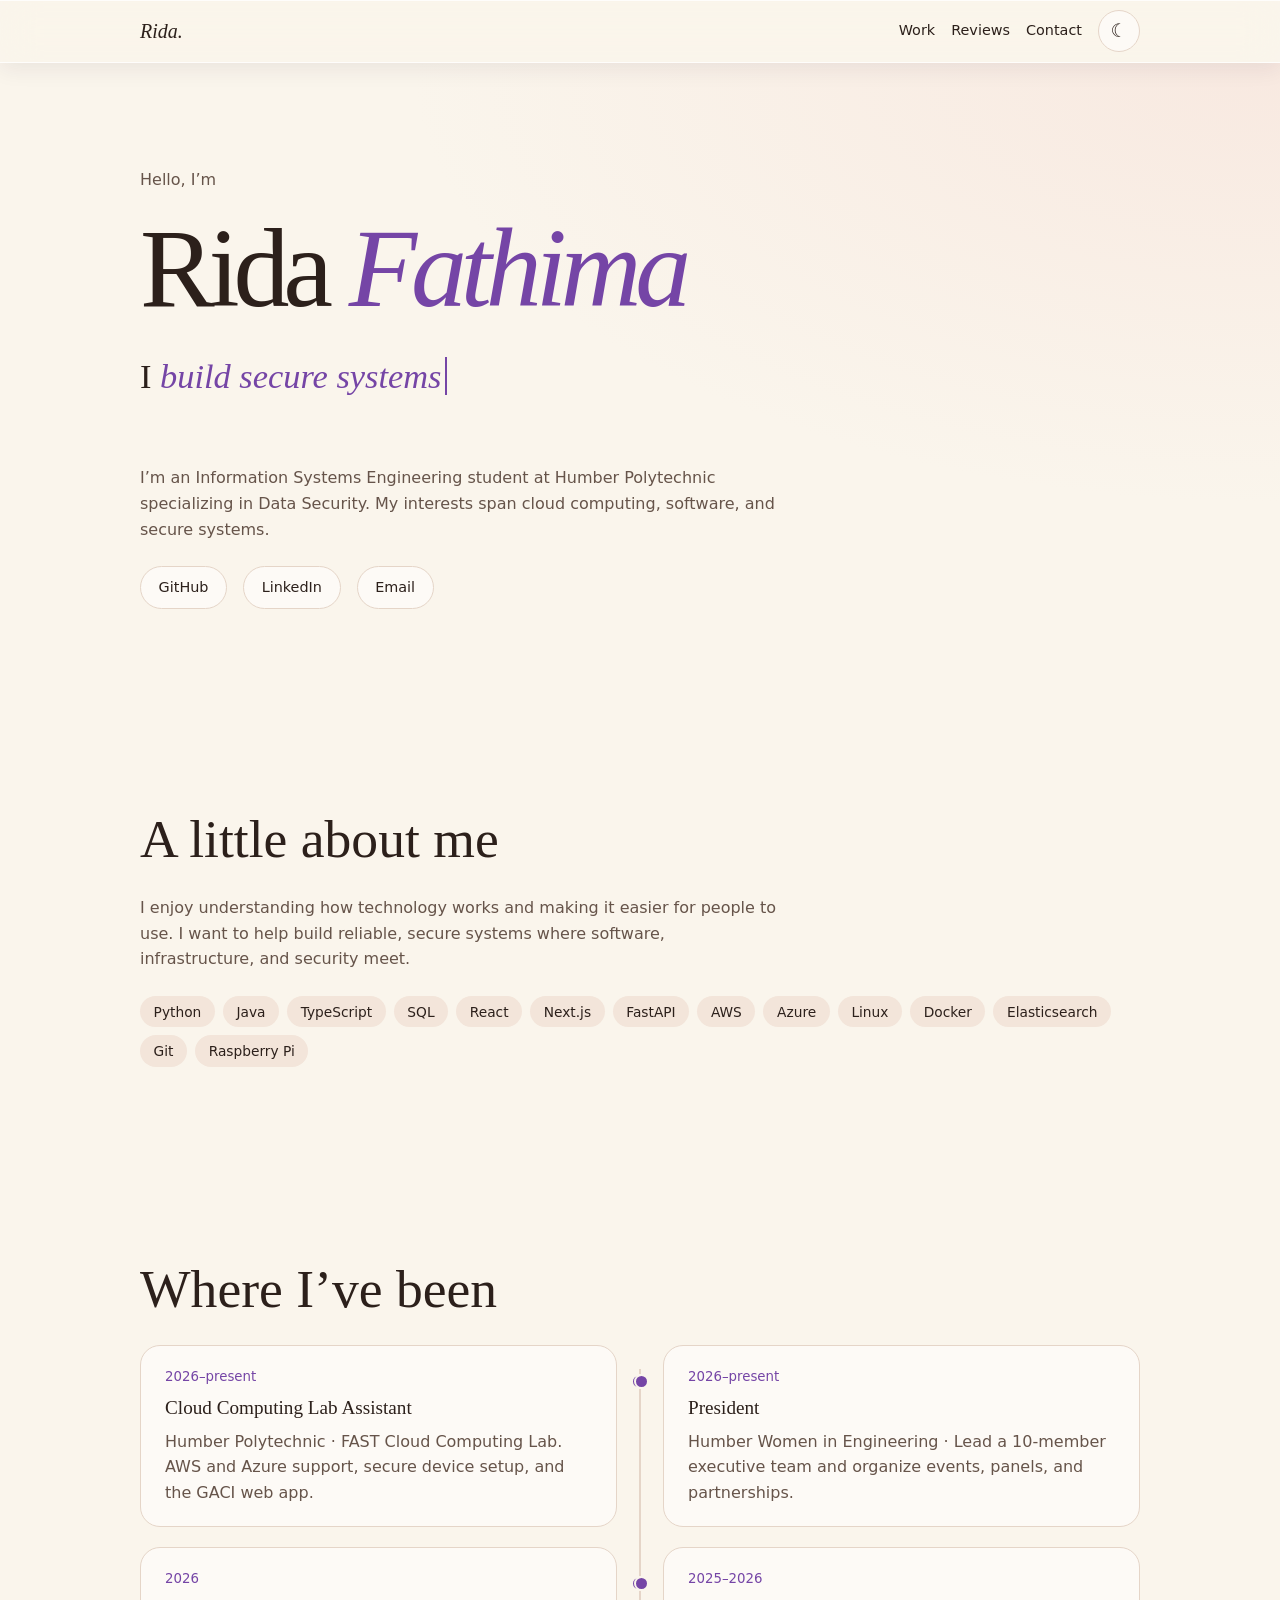
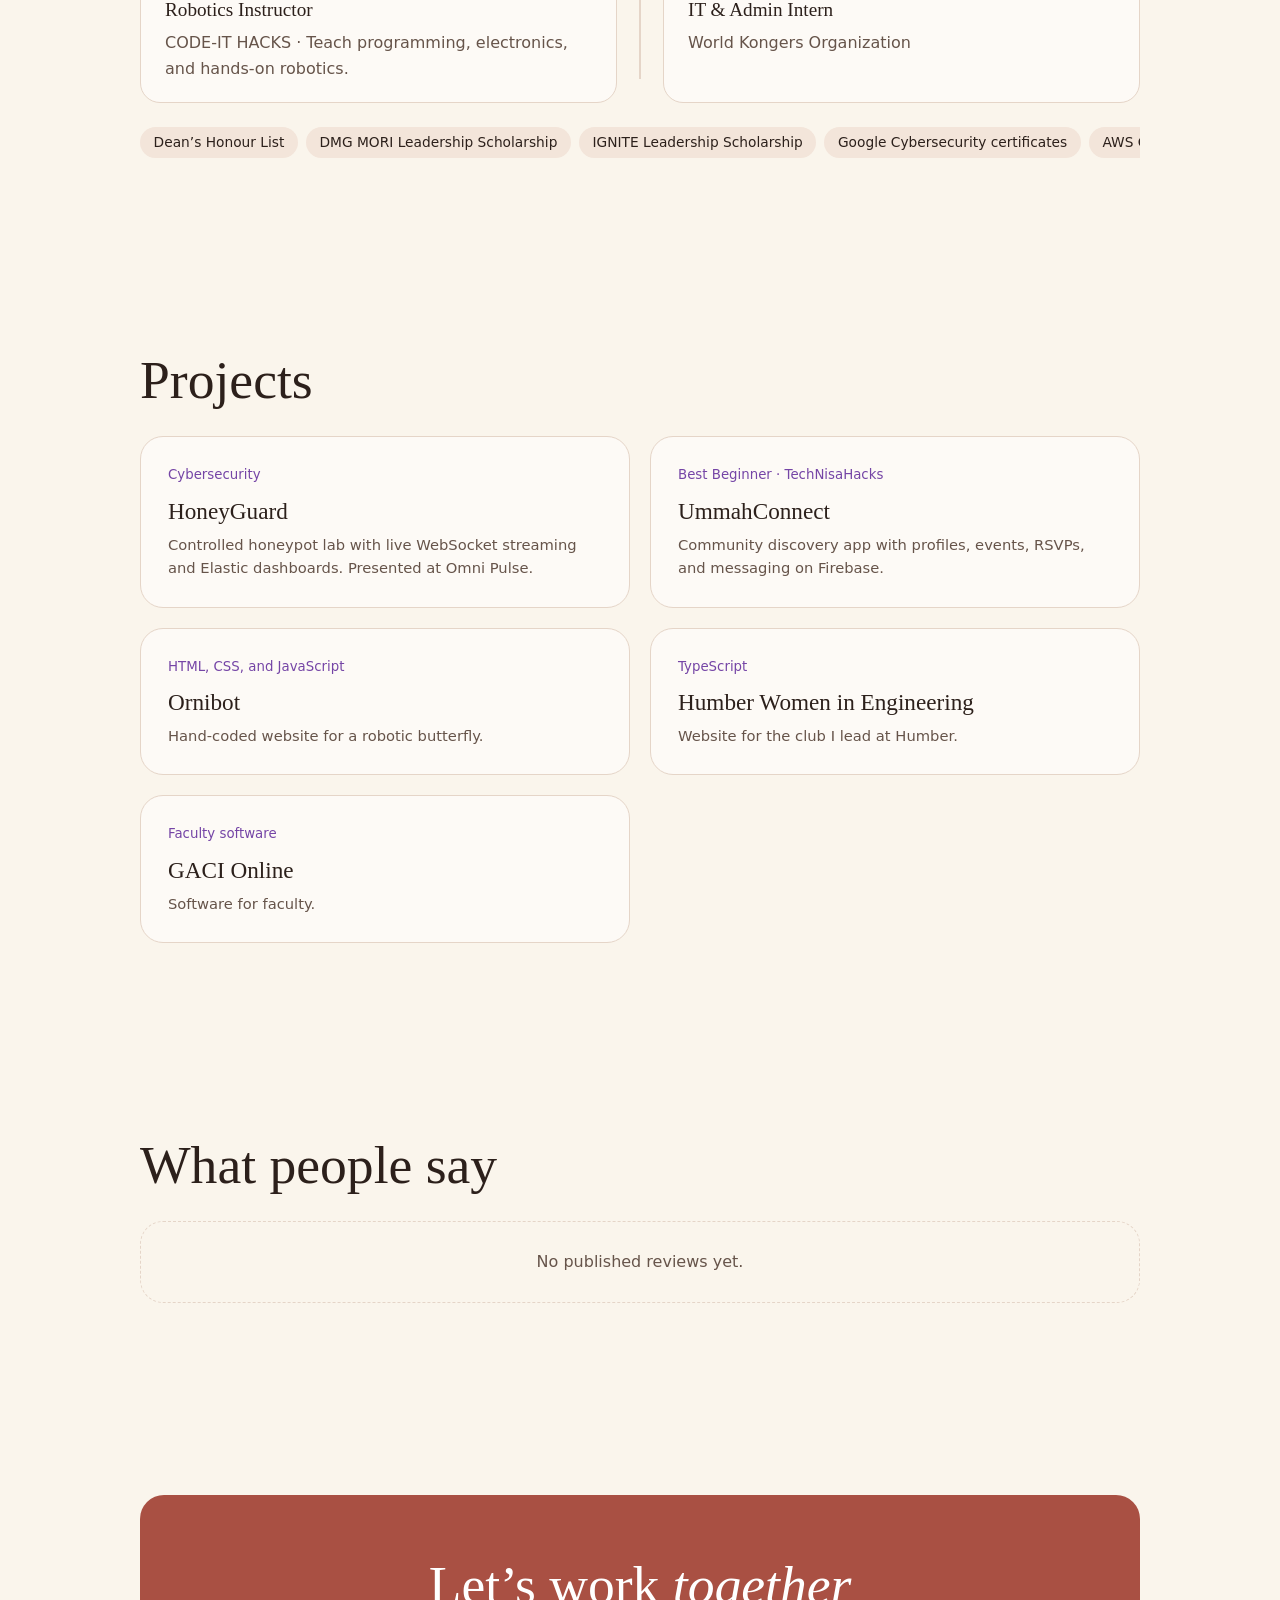
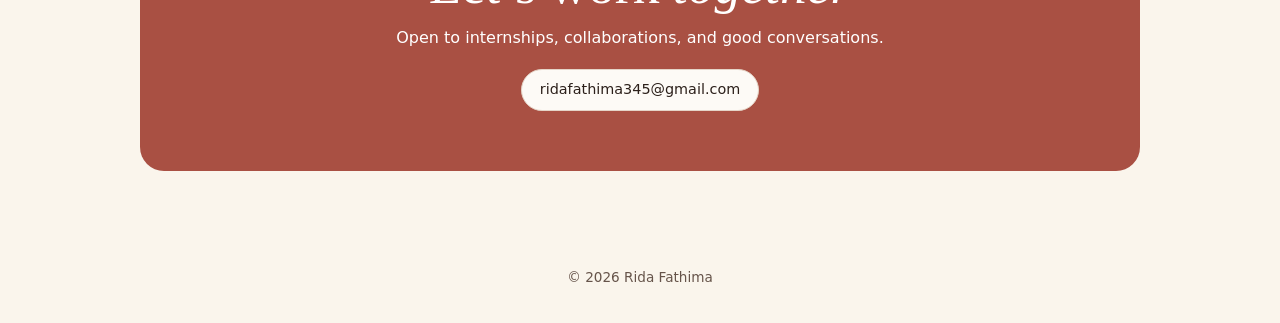
==== index.html @ 4353013f "Polish portfolio scrolling, glass navigation, and violet accents" ====
<!doctype html>
<html lang="en"><head><meta charset="utf-8"><meta name="viewport" content="width=device-width,initial-scale=1">
<meta name="description" content="Rida Fathima, Information Systems Engineering student at Humber Polytechnic.">
<title>Rida Fathima | Portfolio</title>
<style>
:root{color-scheme:light;--paper:#faf5ec;--card:#fdfaf6;--ink:#2c201b;--muted:#66544a;--accent:#aa5144;--line:#e5d5c8;--tint:#f3e5da;--serif:Georgia,'Times New Roman',serif}
*{box-sizing:border-box} html{scroll-behavior:smooth} body{margin:0;background:var(--paper);color:var(--ink);font:1rem/1.6 system-ui,sans-serif} a{color:inherit} :focus-visible{outline:2px solid var(--accent);outline-offset:4px}
.wrap{width:min(100% - 40px,1000px);margin-inline:auto} .top{position:sticky;top:0;z-index:2;background:#faf5ecf2;backdrop-filter:blur(12px)}
nav{display:flex;justify-content:space-between;align-items:center;gap:14px;min-height:62px} nav a{text-decoration:none} nav a:hover,.project a:hover{color:var(--accent);text-decoration:underline;text-underline-offset:.25em} .wordmark{font:italic 1.25rem var(--serif)}
.links,.pills{display:flex;flex-wrap:wrap;align-items:center;gap:8px 16px} .links{font-size:.9rem}
header{background:radial-gradient(ellipse at 100% 0,#f6ddd580,transparent 42%)} .hero{min-height:min(650px,85vh);display:grid;align-content:center;justify-items:start;padding-block:65px}
h1,h2,h3,p{margin:0} h1,h2,h3{font-family:var(--serif);font-weight:400;line-height:1.12}
h1{font-size:clamp(3.3rem,9vw,7rem);letter-spacing:-.055em;margin:.12em 0 .23em} h2{font-size:clamp(2.1rem,5vw,3.35rem);margin-bottom:26px} h3{font-size:1.45rem} em{font-weight:inherit;color:var(--accent)}
.hero-role{font:clamp(1.5rem,4vw,2.15rem) var(--serif);margin-bottom:22px;animation:slide 1.2s ease-out both}
@keyframes slide{from{transform:translateX(32px);opacity:0}to{transform:translateX(0);opacity:1}}
.lead,.muted,.project p,.job p{color:var(--muted)} .lead{max-width:63ch} .availability{margin:16px 0 24px;background:var(--tint);padding:.35em .9em;border-radius:999px;font-size:.85rem}
.button{display:inline-block;text-decoration:none;border:1px solid var(--line);border-radius:999px;padding:.55rem 1.1rem;background:var(--card);font:inherit;font-size:.9rem;cursor:pointer;color:var(--ink)} .button.primary{background:var(--accent);color:white;border-color:var(--accent)} .button:hover{box-shadow:0 0 0 2px var(--line)}
main section{padding-block:clamp(47px,8vw,96px);scroll-margin-top:65px} .pills{list-style:none;padding:0;margin:24px 0 0;gap:8px} .pills li{padding:.3rem .85rem;border-radius:999px;background:var(--tint);font-size:.86rem}
.jobs{margin:0;padding:0;list-style:none;border-top:1px solid var(--line)} .job{display:grid;grid-template-columns:minmax(155px,1fr) 2fr auto;gap:20px;padding:20px 0;border-bottom:1px solid var(--line)} .job h3{font-size:1.2rem}.job small{color:var(--muted);white-space:nowrap}
.grid,.review-layout{display:grid;grid-template-columns:repeat(2,minmax(0,1fr));gap:20px;align-items:start}.grid{align-items:stretch}
.project,.review-form,.empty{padding:clamp(18px,3vw,27px);border:1px solid var(--line);border-radius:23px;background:var(--card)} .project p,.review-form p{margin-top:9px;font-size:.92rem} .project a{text-decoration:none}.project small{display:block;color:var(--accent);margin-bottom:12px}
.lab{margin-top:22px}.lab summary{cursor:pointer;font-weight:650}.lab p{margin-top:10px}
.review-form{display:grid;gap:12px}.review-form label{display:grid;gap:5px;font-size:.88rem}.review-form input:not([type=radio],[type=checkbox]),textarea{width:100%;background:var(--paper);color:var(--ink);border:1px solid var(--line);border-radius:12px;padding:.65rem;font:inherit}.review-form textarea{resize:vertical}.review-form fieldset{margin:0;padding:0;border:0}.review-form legend{font-size:.88rem}.rating{display:flex;flex-wrap:wrap;gap:10px}.rating label,.review-form .review-consent{display:flex;align-items:flex-start;gap:4px}.review-form input{accent-color:var(--accent)} #review-status:empty{display:none}.empty{border-style:dashed;text-align:center;background:transparent;color:var(--muted)}
.contact{background:var(--accent);color:#fff;text-align:center;padding:clamp(26px,7vw,60px);border-radius:24px}.contact h2{margin-bottom:10px}.contact em{color:inherit}.contact .button{margin-top:18px;overflow-wrap:anywhere} footer{text-align:center;color:var(--muted);padding:0 20px 34px;font-size:.85rem}
@media(max-width:650px){.wrap{width:calc(100% - 30px)}.grid,.review-layout,.job{grid-template-columns:1fr}.job{gap:6px}.hero{min-height:0}.links{gap:10px}nav{flex-wrap:wrap}}
@media(prefers-reduced-motion:reduce){html{scroll-behavior:auto}.hero-role{animation:none}}

.hero-role { animation:none; margin-bottom:22px; min-height:2.5em; }
.hero-role + .visually-hidden + .lead { margin-bottom:24px; }
#typed-role[data-typing] { border-right:.06em solid currentColor; padding-right:.09em; }
.visually-hidden { position:absolute; width:1px; height:1px; clip-path:inset(50%); overflow:hidden; white-space:nowrap; }
.jobs { position:relative; display:grid; grid-template-columns:repeat(2,minmax(0,1fr)); gap:20px 46px; border:0; }
.jobs::before { content:""; position:absolute; top:24px; bottom:24px; width:2px; left:calc(50% - 1px); background:var(--line); }
.job { position:relative; display:flex; flex-direction:column; gap:10px; border:1px solid var(--line); border-radius:20px; background:var(--card); padding:20px 24px; }
.job::before { content:""; position:absolute; width:11px; height:11px; border-radius:50%; left:-30px; top:28px; background:var(--accent); border:2px solid var(--paper); }
.job:nth-child(odd)::before { left:auto; right:-30px; }
.job small { order:-1; color:var(--accent); }
@media(max-width:650px) {
  .jobs { grid-template-columns:1fr; gap:12px; padding-left:24px; }
  .jobs::before { left:5px; }
  .job::before,.job:nth-child(odd)::before { left:-26px; right:auto; }
}

:root { --paper:#f8f3fb; --card:#fffbff; --ink:#2e2038; --muted:#5f506b; --accent:#704484; --line:#dfd0e7; --tint:#eee1f4; --nav:#f8f3fbf2; --hero-glow:#dcc5edaa; --accent-fill:#704484; }
:root[data-theme="dark"] { color-scheme:dark; --paper:#201727; --card:#2d2236; --ink:#f6ebfa; --muted:#ddcbe5; --accent:#ddb5eb; --line:#624f6c; --tint:#3d2b49; --nav:#201727f2; --hero-glow:#65427882; --accent-fill:#77468c; }
.top { background:var(--nav); }
header { background:radial-gradient(ellipse at 100% 0,var(--hero-glow),transparent 48%); }
.button.primary,.contact { background:var(--accent-fill); color:white; border-color:var(--accent-fill); }
.theme-switch { width:42px; height:42px; padding:0; font-size:1.15rem; }
.project-link { display:block; color:inherit; text-decoration:none; }
.project-link:hover,.project-link:focus-visible { border-color:var(--accent); }
.project-link:hover h3 { color:var(--accent); text-decoration:underline; text-underline-offset:.2em; }
.project-detail { max-width:740px; min-height:60vh; }
.project-detail h1 { font-size:clamp(2.7rem,7vw,5rem); }
.project-detail h2 { font-size:1.75rem; margin:28px 0 10px; }
.project-detail p { margin-bottom:16px; }

:root {
  --paper:#faf5ec; --card:#fdfaf6; --ink:#2c201b; --muted:#66544a;
  --line:#e5d5c8; --tint:#f3e5da; --accent:#7545a6; --accent-fill:#a95043;
  --nav:#faf5ecb8; --hero-glow:#f6ddd580; --glass-rim:#fffc;
}
:root[data-theme="dark"] {
  --nav:#201727a8; --glass-rim:#dac1ee40; --accent:#ddb5f4;
}
html { scrollbar-width:none; }
html::-webkit-scrollbar { display:none; }
.top {
  background:var(--nav); border-bottom:1px solid var(--glass-rim);
  -webkit-backdrop-filter:blur(18px) saturate(145%);
  backdrop-filter:blur(18px) saturate(145%);
  box-shadow:0 6px 22px #26183713,inset 0 1px 0 var(--glass-rim);
}
.button,.project-link {
  transition:transform 180ms ease,box-shadow 180ms ease,border-color 180ms ease;
}
@media (hover:hover) {
  .button:hover,.project-link:hover { transform:translateY(-3px); }
  .project-link:hover { box-shadow:0 12px 28px #34204218; }
}
.awards-window { overflow:hidden; margin-top:24px; }
.awards-track { display:flex; width:max-content; animation:awards-scroll 32s linear infinite; }
.awards-track .pills { flex:none; flex-wrap:nowrap; margin:0; padding-inline-end:8px; }
.awards-track li { white-space:nowrap; }
.awards-window:is(:hover,:focus-within) .awards-track { animation-play-state:paused; }
@keyframes awards-scroll { to { transform:translateX(-50%); } }
@media(prefers-reduced-motion:reduce) {
  .button,.project-link { transition:none; }
  .button:hover,.project-link:hover { transform:none; }
  .awards-track { width:auto; animation:none; }
  .awards-track .pills { flex-wrap:wrap; }
  .awards-track [aria-hidden="true"] { display:none; }
}
</style></head><body>
<div class="top"><nav class="wrap" aria-label="Portfolio navigation"><a class="wordmark" href="#home">Rida.</a><div class="links"><a href="#work">Work</a><a href="#reviews">Reviews</a><a href="#contact">Contact</a><button id="theme" type="button" class="button theme-switch" aria-label="Switch color theme" hidden>☾</button></div></nav></div>
<header id="home"><div class="wrap hero">
<p class="muted">Hello, I’m</p><h1>Rida <em>Fathima</em></h1>
<p class="hero-role" aria-hidden="true">I <em id="typed-role">work in the cloud</em></p>
<p class="visually-hidden">My work spans cloud computing, secure systems, and Women in Engineering leadership.</p>
<p class="lead">I’m an Information Systems Engineering student at Humber Polytechnic specializing in Data Security. My interests span cloud computing, software, and secure systems.</p>
<div class="links"><a class="button" href="https://github.com/Rida-2006?tab=repositories">GitHub</a><a class="button" href="https://www.linkedin.com/in/rida-fathima-204228314/">LinkedIn</a><a class="button" href="mailto:ridafathima345@gmail.com">Email</a></div>
</div></header>
<main class="wrap">
<section id="about"><h2>A little about me</h2><p class="lead">I enjoy understanding how technology works and making it easier for people to use. I want to help build reliable, secure systems where software, infrastructure, and security meet.</p>
<ul class="pills" aria-label="Technical skills"><li>Python</li><li>Java</li><li>TypeScript</li><li>SQL</li><li>React</li><li>Next.js</li><li>FastAPI</li><li>AWS</li><li>Azure</li><li>Linux</li><li>Docker</li><li>Elasticsearch</li><li>Git</li><li>Raspberry Pi</li></ul></section>
<section id="experience"><h2>Where I’ve been</h2><ol class="jobs" aria-label="Experience timeline">
<li class="job"><h3>Cloud Computing Lab Assistant</h3><p>Humber Polytechnic · FAST Cloud Computing Lab. AWS and Azure support, secure device setup, and the GACI web app.</p><small>2026–present</small></li>
<li class="job"><h3>President</h3><p>Humber Women in Engineering · Lead a 10-member executive team and organize events, panels, and partnerships.</p><small>2026–present</small></li>
<li class="job"><h3>Robotics Instructor</h3><p>CODE-IT HACKS · Teach programming, electronics, and hands-on robotics.</p><small>2026</small></li>
<li class="job"><h3>IT &amp; Admin Intern</h3><p>World Kongers Organization</p><small>2025–2026</small></li>
</ol><div class="awards-window" tabindex="0" aria-label="Scrolling awards and training"><div class="awards-track"><ul class="pills" aria-label="Awards and training"><li>Dean’s Honour List</li><li>DMG MORI Leadership Scholarship</li><li>IGNITE Leadership Scholarship</li><li>Google Cybersecurity certificates</li><li>AWS Cloud 101</li></ul><ul class="pills" aria-hidden="true"><li>Dean’s Honour List</li><li>DMG MORI Leadership Scholarship</li><li>IGNITE Leadership Scholarship</li><li>Google Cybersecurity certificates</li><li>AWS Cloud 101</li></ul></div></div></section>
<section id="work"><h2>Projects</h2><div class="grid">
<a class="project project-link" href="projects/honeyguard.html"><small>Cybersecurity</small><h3>HoneyGuard</h3><p>Controlled honeypot lab with live WebSocket streaming and Elastic dashboards. Presented at Omni Pulse.</p></a>
<a class="project project-link" href="projects/ummahconnect.html"><small>Best Beginner · TechNisaHacks</small><h3>UmmahConnect</h3><p>Community discovery app with profiles, events, RSVPs, and messaging on Firebase.</p></a>
<a class="project project-link" href="projects/ornibot.html"><small>HTML, CSS, and JavaScript</small><h3>Ornibot</h3><p>Hand-coded website for a robotic butterfly.</p></a>
<a class="project project-link" href="projects/women-in-engineering.html"><small>TypeScript</small><h3>Humber Women in Engineering</h3><p>Website for the club I lead at Humber.</p></a>
<a class="project project-link" href="projects/gaci-online.html"><small>Faculty software</small><h3>GACI Online</h3><p>Software for faculty.</p></a>
</div></section>
<section id="reviews"><h2>What people say</h2><p class="empty">No published reviews yet.</p></section>
<section id="contact"><div class="contact"><h2>Let’s work <em>together</em></h2><p>Open to internships, collaborations, and good conversations.</p><a class="button" href="mailto:ridafathima345@gmail.com">ridafathima345@gmail.com</a></div></section>
</main><footer>© 2026 Rida Fathima</footer>
<script>
const typedRole = document.getElementById("typed-role");
const motionPreference = matchMedia("(prefers-reduced-motion: reduce)");
const rolePhrases = ["work in the cloud", "build secure systems", "lead Women in Engineering", "work in the cloud"];
async function typeRoles() {
  if (motionPreference.matches) return;
  typedRole.dataset.typing = "";
  const wait = ms => new Promise(resolve => setTimeout(resolve, ms));
  for (const phrase of rolePhrases.slice(1)) {
    await wait(580);
    const current = typedRole.textContent;
    for (let length = current.length - 1; length >= 0 && !motionPreference.matches; length--) {
      typedRole.textContent = current.slice(0, length);
      await wait(14);
    }
    for (let length = 1; length <= phrase.length && !motionPreference.matches; length++) {
      typedRole.textContent = phrase.slice(0, length);
      await wait(26);
    }
    if (motionPreference.matches) break;
  }
  typedRole.textContent = rolePhrases[0];
  delete typedRole.dataset.typing;
}
typeRoles();

const themeButton = document.getElementById("theme");
const systemTheme = matchMedia("(prefers-color-scheme: dark)");
let manualTheme;
try { manualTheme = localStorage.getItem("portfolio-theme"); } catch {}
function applyTheme() {
  const dark = manualTheme ? manualTheme === "dark" : systemTheme.matches;
  document.documentElement.dataset.theme = dark ? "dark" : "light";
  themeButton.textContent = dark ? "☀" : "☾";
  themeButton.setAttribute("aria-label", dark ? "Switch to light mode" : "Switch to dark mode");
}
applyTheme();
themeButton.hidden = false;
themeButton.addEventListener("click", () => {
  manualTheme = document.documentElement.dataset.theme === "dark" ? "light" : "dark";
  try { localStorage.setItem("portfolio-theme", manualTheme); } catch {}
  applyTheme();
});
systemTheme.addEventListener("change", applyTheme);
</script></body></html>
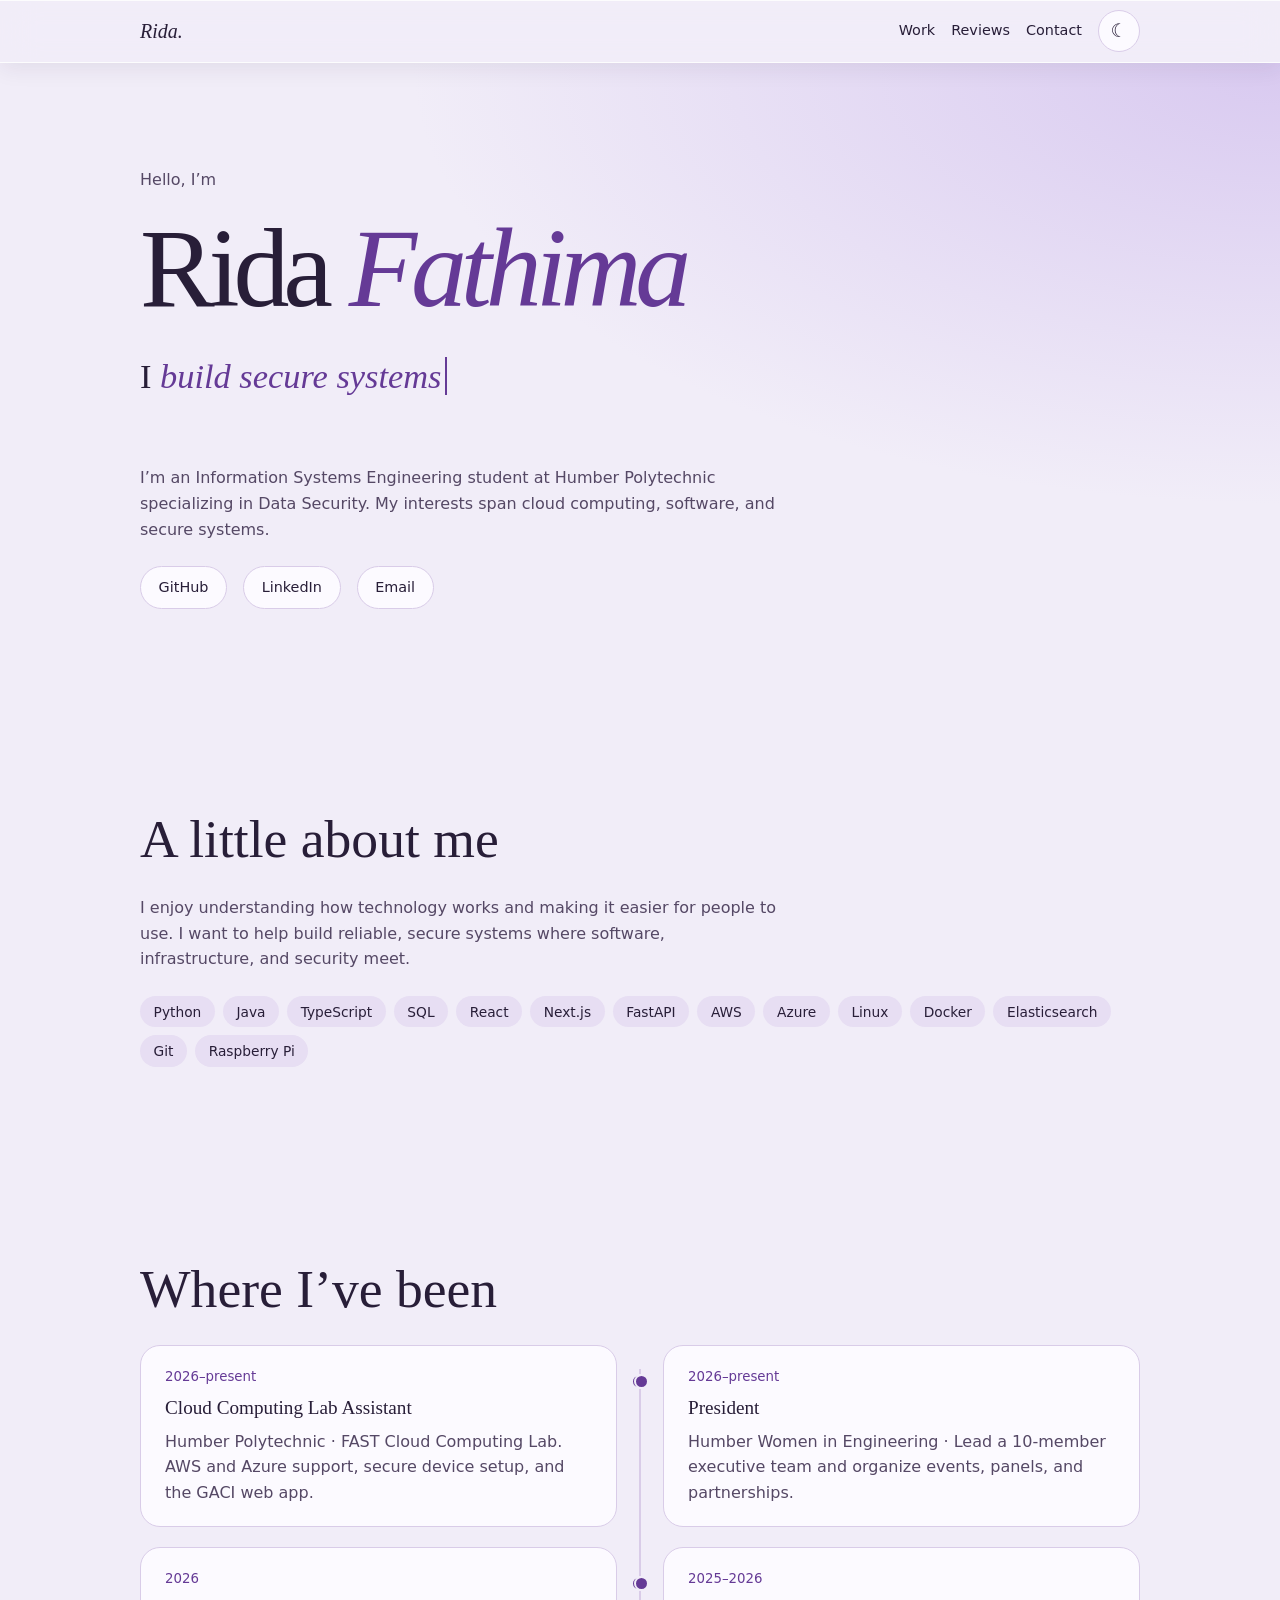
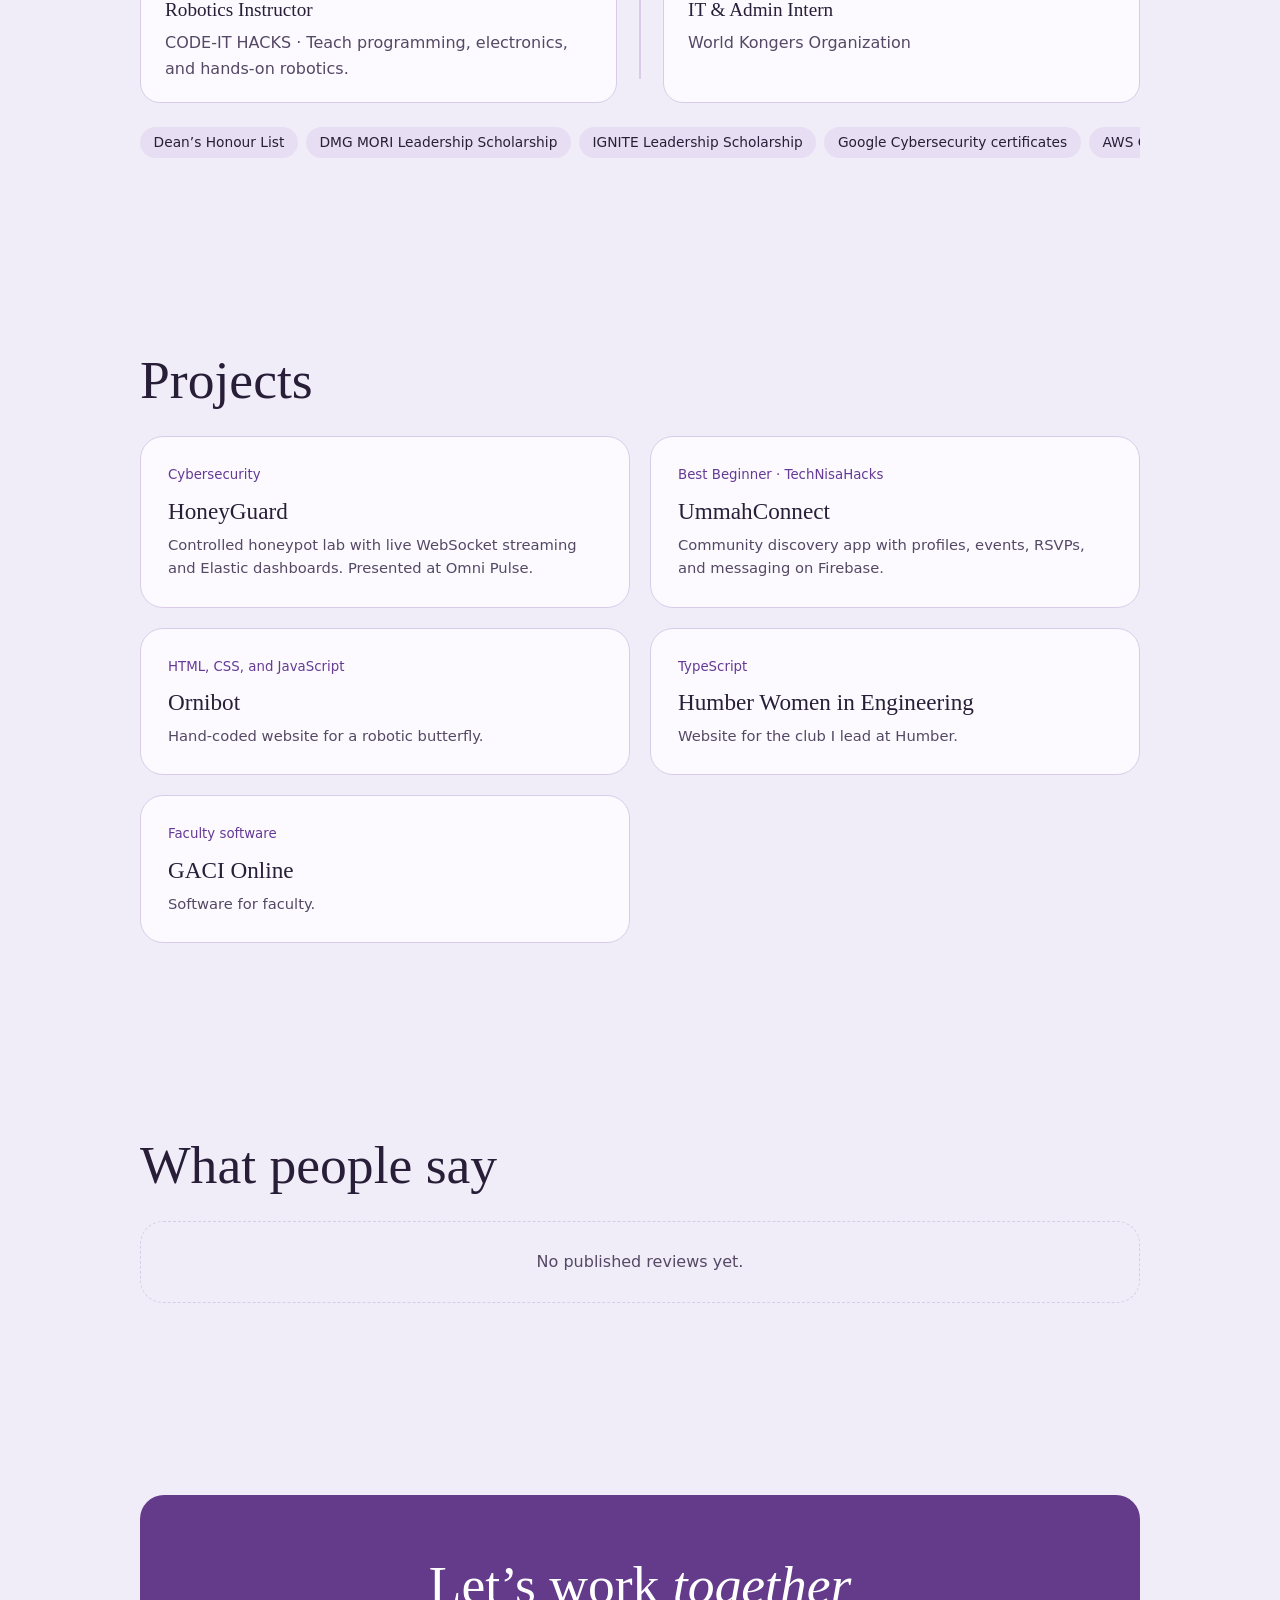
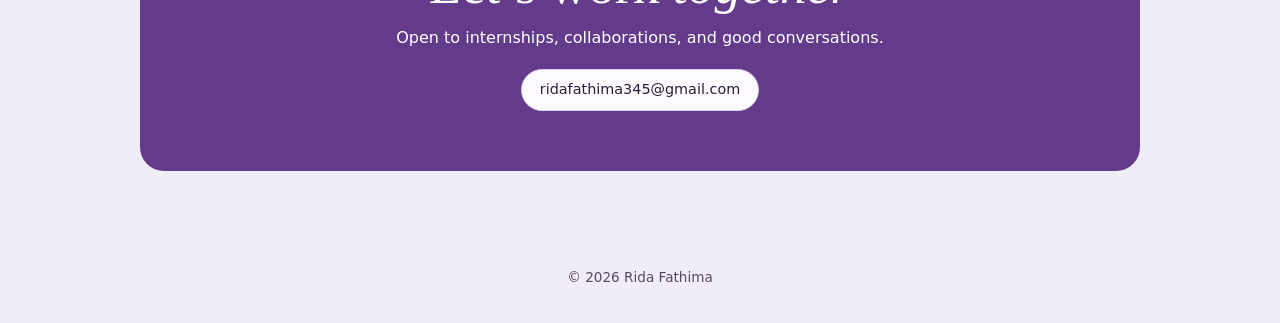
==== commit d8420342: "Apply cool lavender and plum color palette" ====
--- a/index.html
+++ b/index.html
@@ -56,12 +56,14 @@
 .project-detail p { margin-bottom:16px; }
 
 :root {
-  --paper:#faf5ec; --card:#fdfaf6; --ink:#2c201b; --muted:#66544a;
-  --line:#e5d5c8; --tint:#f3e5da; --accent:#7545a6; --accent-fill:#a95043;
-  --nav:#faf5ecb8; --hero-glow:#f6ddd580; --glass-rim:#fffc;
+  --paper:#f1edf8; --card:#fcfaff; --ink:#281e38; --muted:#554865;
+  --line:#d9cce8; --tint:#e7def3; --accent:#653a96; --accent-fill:#633b8a;
+  --nav:#f1edf8c7; --hero-glow:#c9b3eb9c; --glass-rim:#fffc;
 }
 :root[data-theme="dark"] {
-  --nav:#201727a8; --glass-rim:#dac1ee40; --accent:#ddb5f4;
+  --paper:#1d1828; --card:#292235; --ink:#f3edf9; --muted:#d4c7e3;
+  --line:#5b4b6c; --tint:#362b45; --accent:#dfc1ff; --accent-fill:#71469a;
+  --nav:#1d1828c7; --hero-glow:#65468791; --glass-rim:#dbbef042;
 }
 html { scrollbar-width:none; }
 html::-webkit-scrollbar { display:none; }
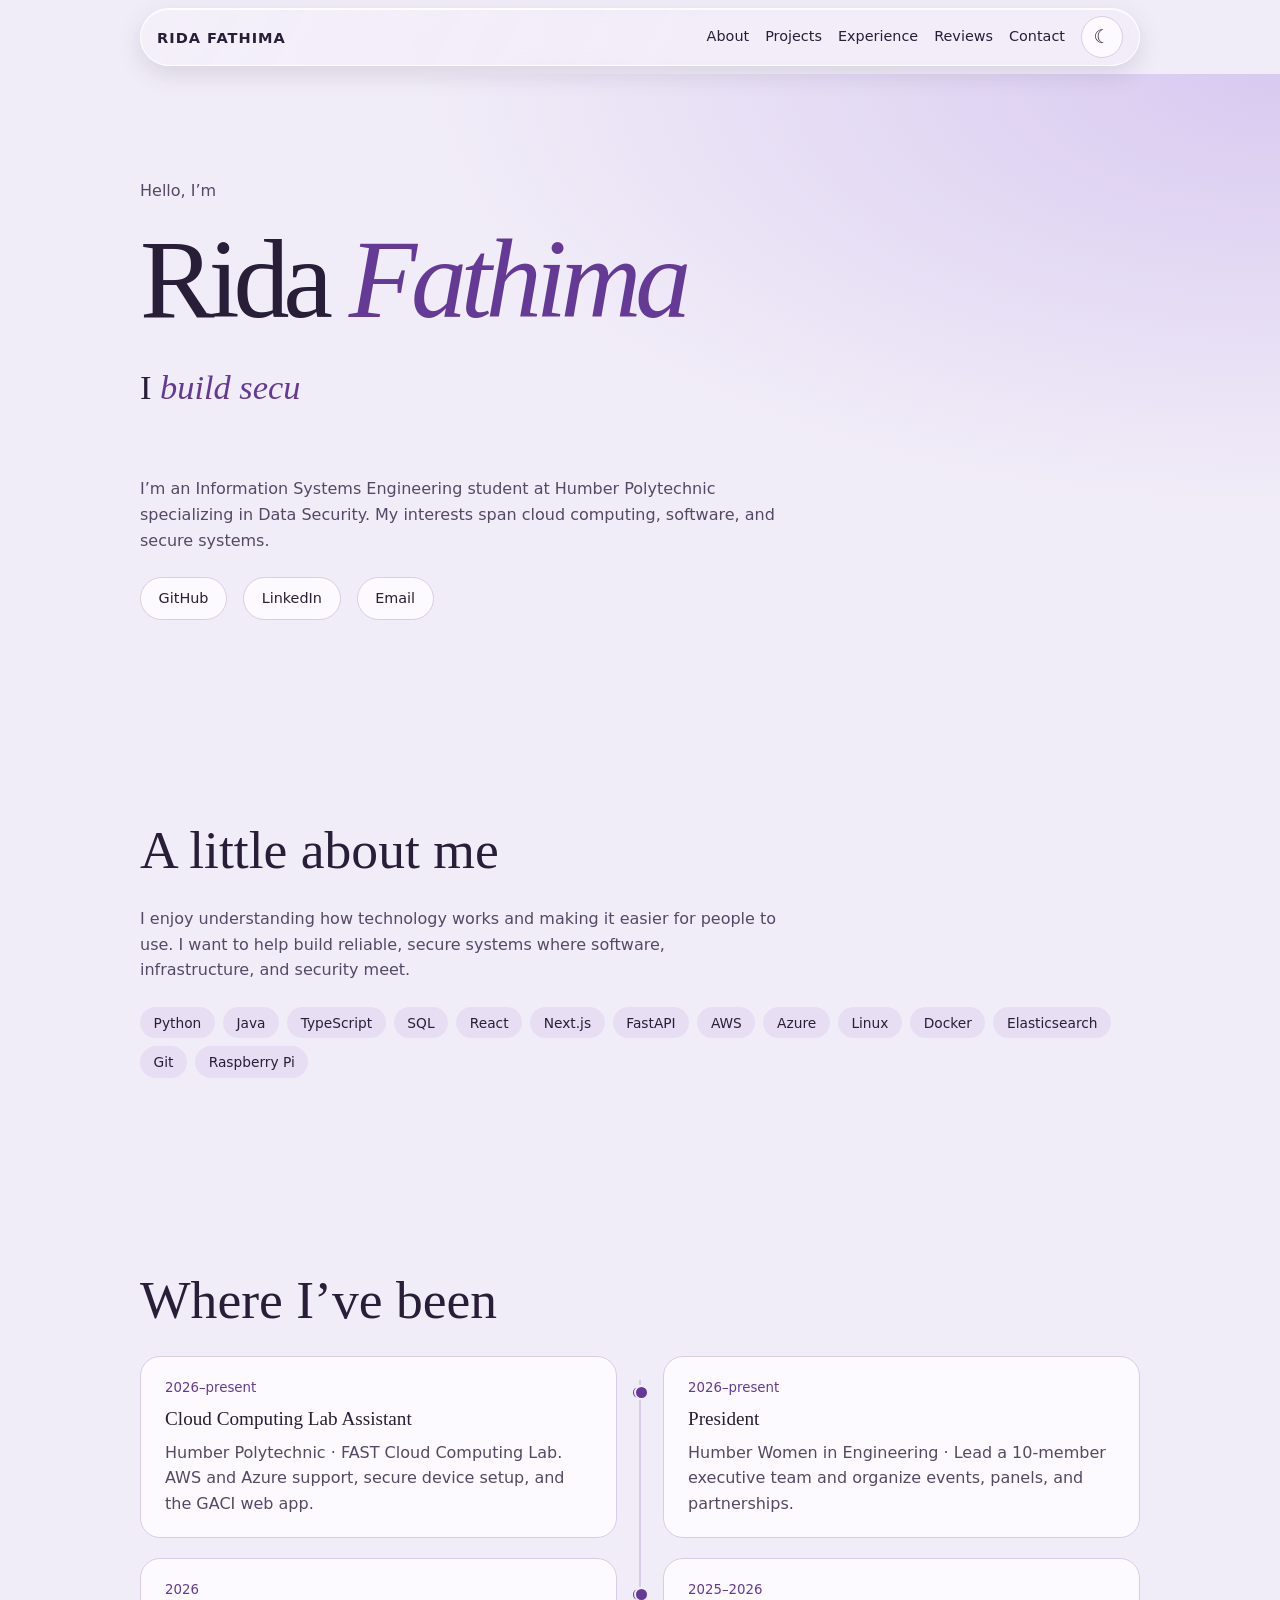
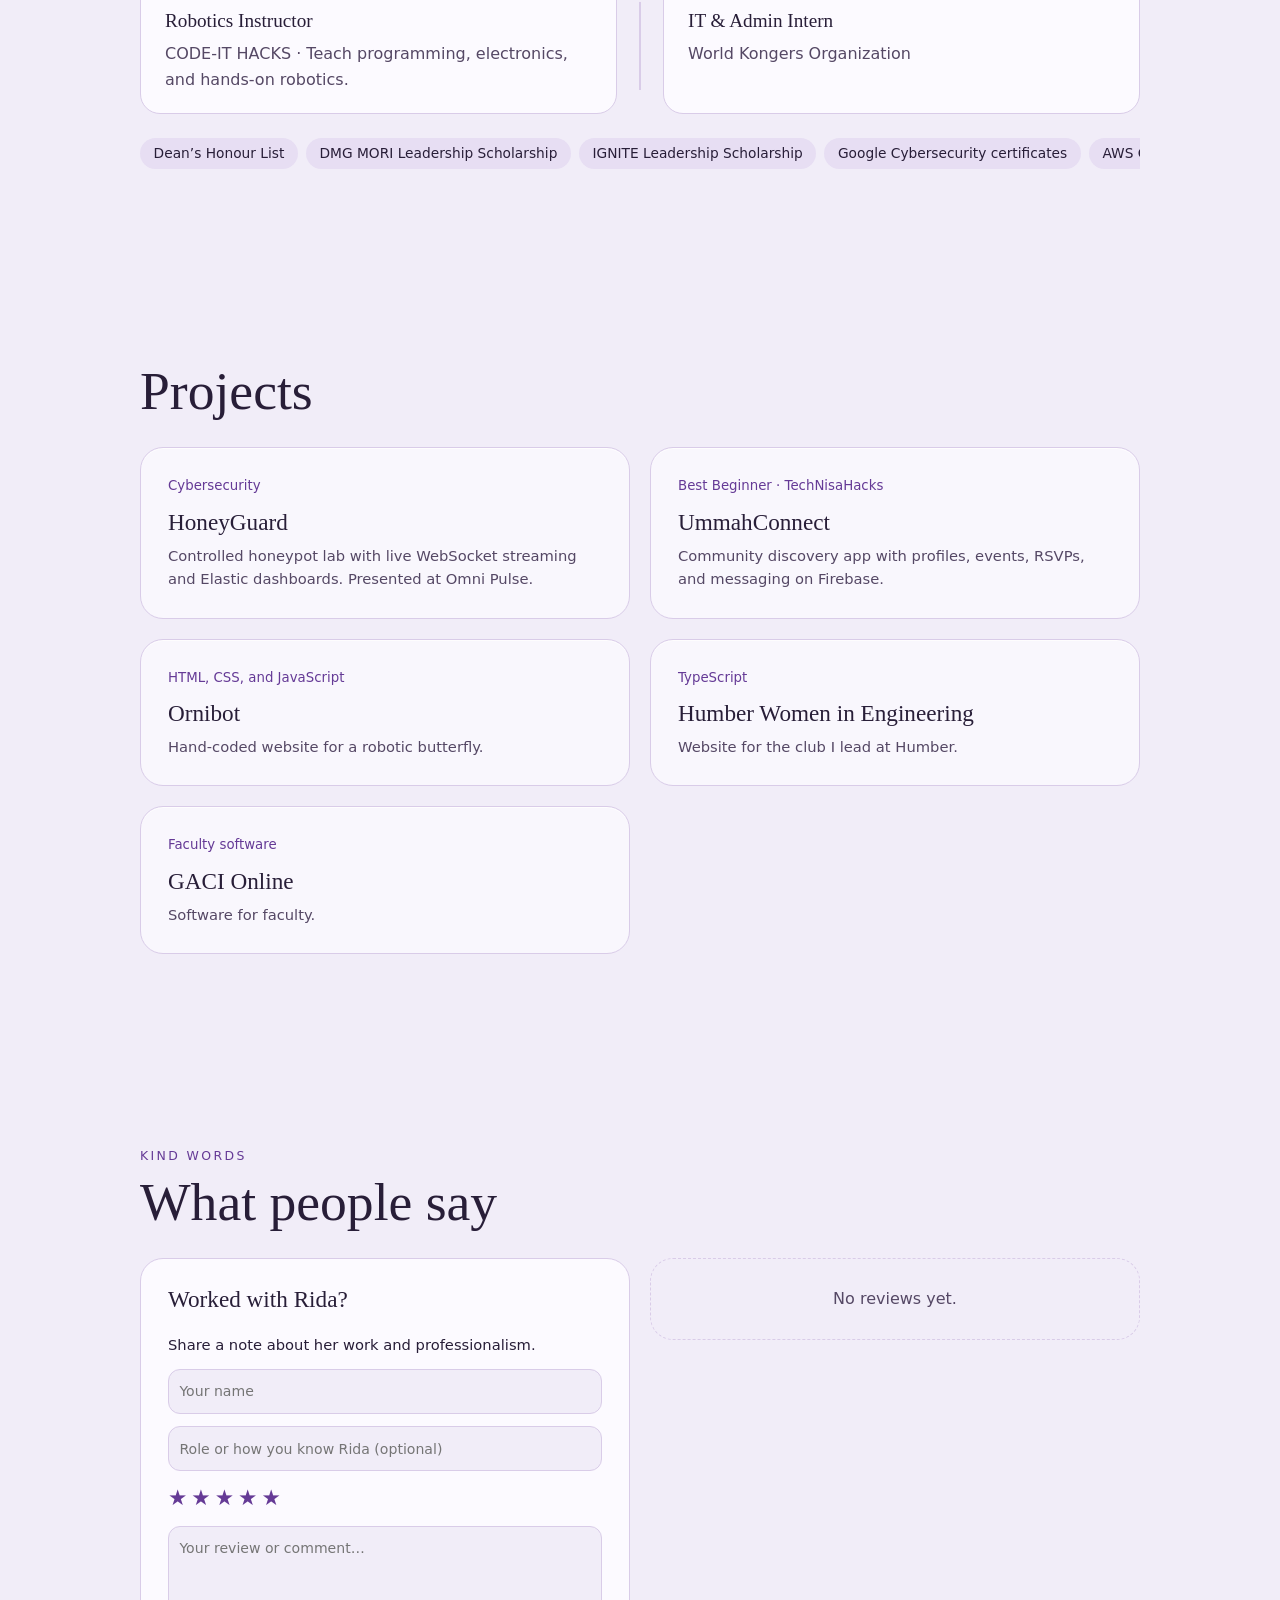
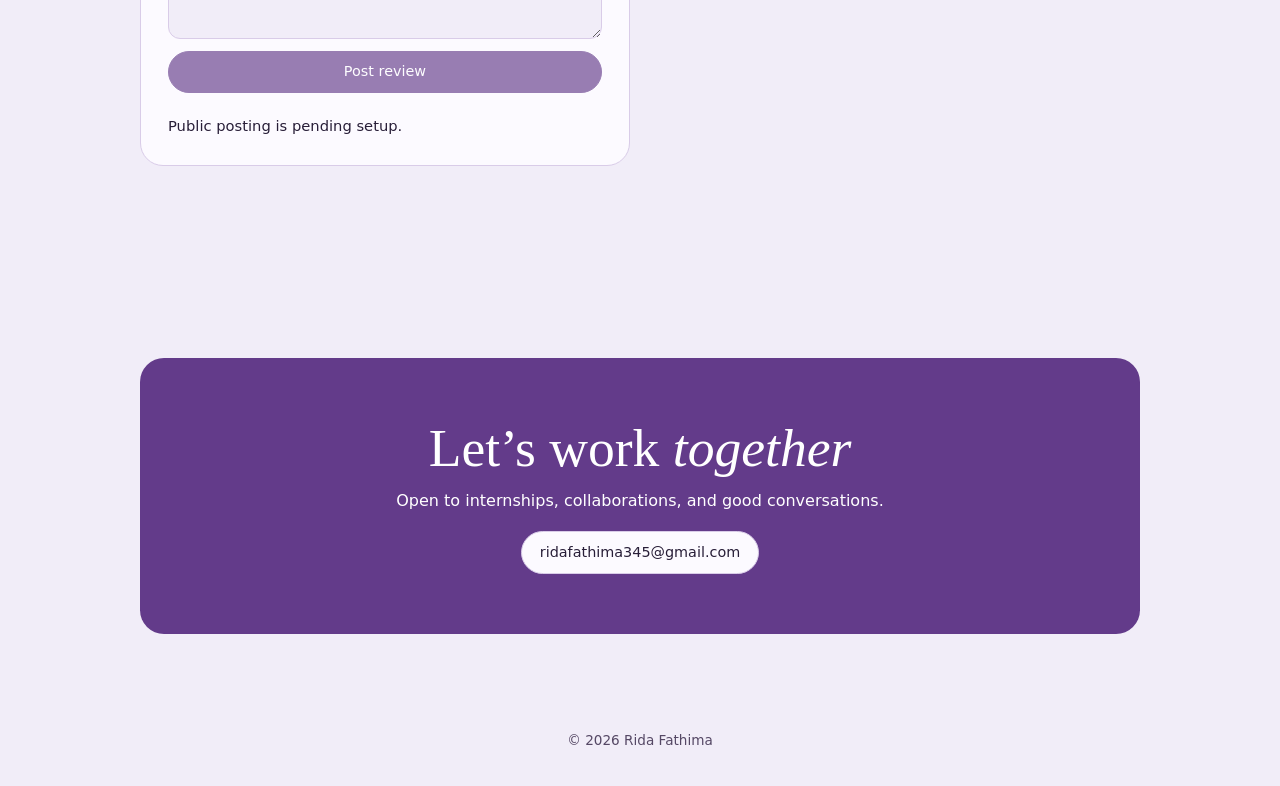
==== commit a7c582b2: "Add floating glass navigation, looping intro, and review form" ====
--- a/index.html
+++ b/index.html
@@ -93,11 +93,34 @@
   .awards-track .pills { flex-wrap:wrap; }
   .awards-track [aria-hidden="true"] { display:none; }
 }
+
+.top { background:none; border:0; box-shadow:none; backdrop-filter:none; padding:8px 0; }
+.top nav { min-height:58px; padding:5px 16px; border:1px solid var(--glass-rim); border-radius:30px;
+  background:linear-gradient(120deg,#ffffff24,transparent 55%),var(--nav);
+  backdrop-filter:blur(22px) saturate(155%); -webkit-backdrop-filter:blur(22px) saturate(155%);
+  box-shadow:inset 0 1px 0 var(--glass-rim),0 8px 24px #29183e20; }
+.top .wordmark { font:700 .91rem system-ui,sans-serif; letter-spacing:.07em; text-transform:uppercase; white-space:nowrap; }
+main section { scroll-margin-top:105px; }
+.project { background:color-mix(in srgb,var(--card) 78%,transparent); box-shadow:inset 0 1px 0 var(--glass-rim); }
+.hero-role button { font:inherit; color:inherit; background:none; border:0; padding:0; cursor:pointer; text-align:left; }
+.review-form .button { width:100%; }
+.review-form .button:disabled { opacity:.65; cursor:default; box-shadow:none; transform:none; }
+.reviews-kicker { color:var(--accent); text-transform:uppercase; letter-spacing:.19em; font-size:.78rem; margin-bottom:6px; }
+.rating { display:flex; gap:4px; }
+.rating label { position:relative; display:inline-flex; cursor:pointer; }
+.rating input { position:absolute; opacity:0; }
+.rating span { color:var(--accent); font-size:1.35rem; line-height:1.4; }
+.rating input:focus-visible + span { outline:2px solid var(--accent); outline-offset:3px; }
+.rating label:has(~ label input:checked) span,.rating label:has(input:checked) span { color:var(--accent); }
+.rating:has(input:checked) label:has(input:not(:checked)):not(:has(~ label input:checked)) span { opacity:.42; }
+.reviews-feed { display:grid; gap:12px; }
+.review-entry p { margin-top:8px; white-space:pre-wrap; overflow-wrap:anywhere; }
+@media(max-width:650px) { .top nav { gap:4px; padding:8px 12px; } .top .links { gap:7px 10px; } main section { scroll-margin-top:125px; } }
 </style></head><body>
-<div class="top"><nav class="wrap" aria-label="Portfolio navigation"><a class="wordmark" href="#home">Rida.</a><div class="links"><a href="#work">Work</a><a href="#reviews">Reviews</a><a href="#contact">Contact</a><button id="theme" type="button" class="button theme-switch" aria-label="Switch color theme" hidden>☾</button></div></nav></div>
+<div class="top"><nav class="wrap" aria-label="Portfolio navigation"><a class="wordmark" href="#home">Rida Fathima</a><div class="links"><a href="#about">About</a><a href="#work">Projects</a><a href="#experience">Experience</a><a href="#reviews">Reviews</a><a href="#contact">Contact</a><button id="theme" type="button" class="button theme-switch" aria-label="Switch color theme" hidden>☾</button></div></nav></div>
 <header id="home"><div class="wrap hero">
 <p class="muted">Hello, I’m</p><h1>Rida <em>Fathima</em></h1>
-<p class="hero-role" aria-hidden="true">I <em id="typed-role">work in the cloud</em></p>
+<p class="hero-role"><button id="type-toggle" type="button" aria-label="Pause changing introduction">I <em id="typed-role" aria-hidden="true">work in the cloud</em></button></p>
 <p class="visually-hidden">My work spans cloud computing, secure systems, and Women in Engineering leadership.</p>
 <p class="lead">I’m an Information Systems Engineering student at Humber Polytechnic specializing in Data Security. My interests span cloud computing, software, and secure systems.</p>
 <div class="links"><a class="button" href="https://github.com/Rida-2006?tab=repositories">GitHub</a><a class="button" href="https://www.linkedin.com/in/rida-fathima-204228314/">LinkedIn</a><a class="button" href="mailto:ridafathima345@gmail.com">Email</a></div>
@@ -118,35 +141,63 @@
 <a class="project project-link" href="projects/women-in-engineering.html"><small>TypeScript</small><h3>Humber Women in Engineering</h3><p>Website for the club I lead at Humber.</p></a>
 <a class="project project-link" href="projects/gaci-online.html"><small>Faculty software</small><h3>GACI Online</h3><p>Software for faculty.</p></a>
 </div></section>
-<section id="reviews"><h2>What people say</h2><p class="empty">No published reviews yet.</p></section>
+<section id="reviews">
+<p class="reviews-kicker">Kind words</p><h2>What people say</h2>
+<div class="review-layout">
+<form class="review-form" id="review-form" data-endpoint="">
+<h3>Worked with Rida?</h3><p>Share a note about her work and professionalism.</p>
+<label><input aria-label="Your name" placeholder="Your name" name="name" required maxlength="80" autocomplete="name"></label>
+<label><input aria-label="Role or how you know Rida (optional)" placeholder="Role or how you know Rida (optional)" name="context" maxlength="120"></label>
+<fieldset><legend class="visually-hidden">Rating</legend><div class="rating">
+<label><input type="radio" name="rating" value="1" aria-label="1 out of 5 stars"><span aria-hidden="true">★</span></label><label><input type="radio" name="rating" value="2" aria-label="2 out of 5 stars"><span aria-hidden="true">★</span></label><label><input type="radio" name="rating" value="3" aria-label="3 out of 5 stars"><span aria-hidden="true">★</span></label><label><input type="radio" name="rating" value="4" aria-label="4 out of 5 stars"><span aria-hidden="true">★</span></label><label><input type="radio" name="rating" value="5" aria-label="5 out of 5 stars" checked><span aria-hidden="true">★</span></label>
+</div></fieldset>
+<label><textarea aria-label="Your review or comment" placeholder="Your review or comment…" name="body" rows="4" required maxlength="1000"></textarea></label>
+<button type="submit" class="button primary" disabled>Post review</button>
+<p id="review-status" role="status">Public posting is pending setup.</p>
+</form>
+<div id="reviews-feed" class="reviews-feed"><p class="empty">No reviews yet.</p></div>
+</div></section>
 <section id="contact"><div class="contact"><h2>Let’s work <em>together</em></h2><p>Open to internships, collaborations, and good conversations.</p><a class="button" href="mailto:ridafathima345@gmail.com">ridafathima345@gmail.com</a></div></section>
 </main><footer>© 2026 Rida Fathima</footer>
 <script>
-const typedRole = document.getElementById("typed-role");
-const motionPreference = matchMedia("(prefers-reduced-motion: reduce)");
-const rolePhrases = ["work in the cloud", "build secure systems", "lead Women in Engineering", "work in the cloud"];
-async function typeRoles() {
-  if (motionPreference.matches) return;
-  typedRole.dataset.typing = "";
-  const wait = ms => new Promise(resolve => setTimeout(resolve, ms));
-  for (const phrase of rolePhrases.slice(1)) {
-    await wait(580);
-    const current = typedRole.textContent;
-    for (let length = current.length - 1; length >= 0 && !motionPreference.matches; length--) {
-      typedRole.textContent = current.slice(0, length);
-      await wait(14);
-    }
-    for (let length = 1; length <= phrase.length && !motionPreference.matches; length++) {
-      typedRole.textContent = phrase.slice(0, length);
-      await wait(26);
-    }
-    if (motionPreference.matches) break;
+const role = document.getElementById("typed-role");
+const typeToggle = document.getElementById("type-toggle");
+const motion = matchMedia("(prefers-reduced-motion: reduce)");
+const phrases = ["work in the cloud", "build secure systems", "develop software", "teach robotics", "lead Women in Engineering"];
+let phrase = 0, deleting = true, timer, paused = false;
+function schedule(delay) {
+  clearTimeout(timer);
+  if (!paused && !motion.matches && !document.hidden) timer = setTimeout(typeStep, delay);
+}
+function typeStep() {
+  const text = role.textContent;
+  if (deleting) {
+    role.textContent = text.slice(0, -1);
+    if (text.length === 1) {
+      phrase = (phrase + 1) % phrases.length;
+      deleting = false;
+      schedule(220);
+    } else schedule(34);
+    return;
   }
-  typedRole.textContent = rolePhrases[0];
-  delete typedRole.dataset.typing;
-}
-typeRoles();
-
+  role.textContent = phrases[phrase].slice(0, text.length + 1);
+  deleting = role.textContent === phrases[phrase];
+  schedule(deleting ? 1700 : 55);
+}
+function refreshTyping() {
+  if (motion.matches) {
+    phrase = 0;
+    deleting = true;
+    role.textContent = phrases[0];
+  }
+  typeToggle.disabled = motion.matches;
+  typeToggle.setAttribute("aria-label", paused ? "Resume changing introduction" : "Pause changing introduction");
+  schedule(900);
+}
+typeToggle.addEventListener("click", () => { paused = !paused; refreshTyping(); });
+motion.addEventListener("change", refreshTyping);
+document.addEventListener("visibilitychange", refreshTyping);
+refreshTyping();
 const themeButton = document.getElementById("theme");
 const systemTheme = matchMedia("(prefers-color-scheme: dark)");
 let manualTheme;
@@ -165,4 +216,48 @@
   applyTheme();
 });
 systemTheme.addEventListener("change", applyTheme);
+const form = document.getElementById("review-form");
+const endpoint = form.dataset.endpoint;
+const status = document.getElementById("review-status");
+const feed = document.getElementById("reviews-feed");
+const post = form.querySelector('button[type="submit"]');
+async function refreshReviews() {
+  const result = await fetch(endpoint);
+  if (!result.ok) throw new Error("Reviews unavailable");
+  const items = await result.json();
+  if (!items.length) return;
+  feed.replaceChildren();
+  for (const item of items) {
+    const entry = document.createElement("article");
+    entry.className = "project review-entry";
+    const name = document.createElement("h3");
+    name.textContent = item.name;
+    const meta = document.createElement("p");
+    meta.textContent = [item.context, item.rating + " out of 5 stars"].filter(Boolean).join(" · ");
+    const body = document.createElement("p");
+    body.textContent = item.body;
+    entry.append(name, meta, body);
+    feed.append(entry);
+  }
+}
+if (endpoint) {
+  post.disabled = false;
+  status.textContent = "Reviews may be published after moderation.";
+  refreshReviews().catch(() => { feed.textContent = "Reviews are temporarily unavailable."; });
+  form.addEventListener("submit", async event => {
+    event.preventDefault();
+    post.disabled = true;
+    try {
+      const result = await fetch(endpoint, {
+        method:"POST", headers:{"Content-Type":"application/json"},
+        body:JSON.stringify(Object.fromEntries(new FormData(form)))
+      });
+      if (!result.ok) throw new Error("Submission failed");
+      form.reset();
+      status.textContent = "Thank you. Your review was submitted for moderation.";
+    } catch {
+      status.textContent = "Your review could not be sent. Please try again.";
+    } finally { post.disabled = false; }
+  });
+}
 </script></body></html>
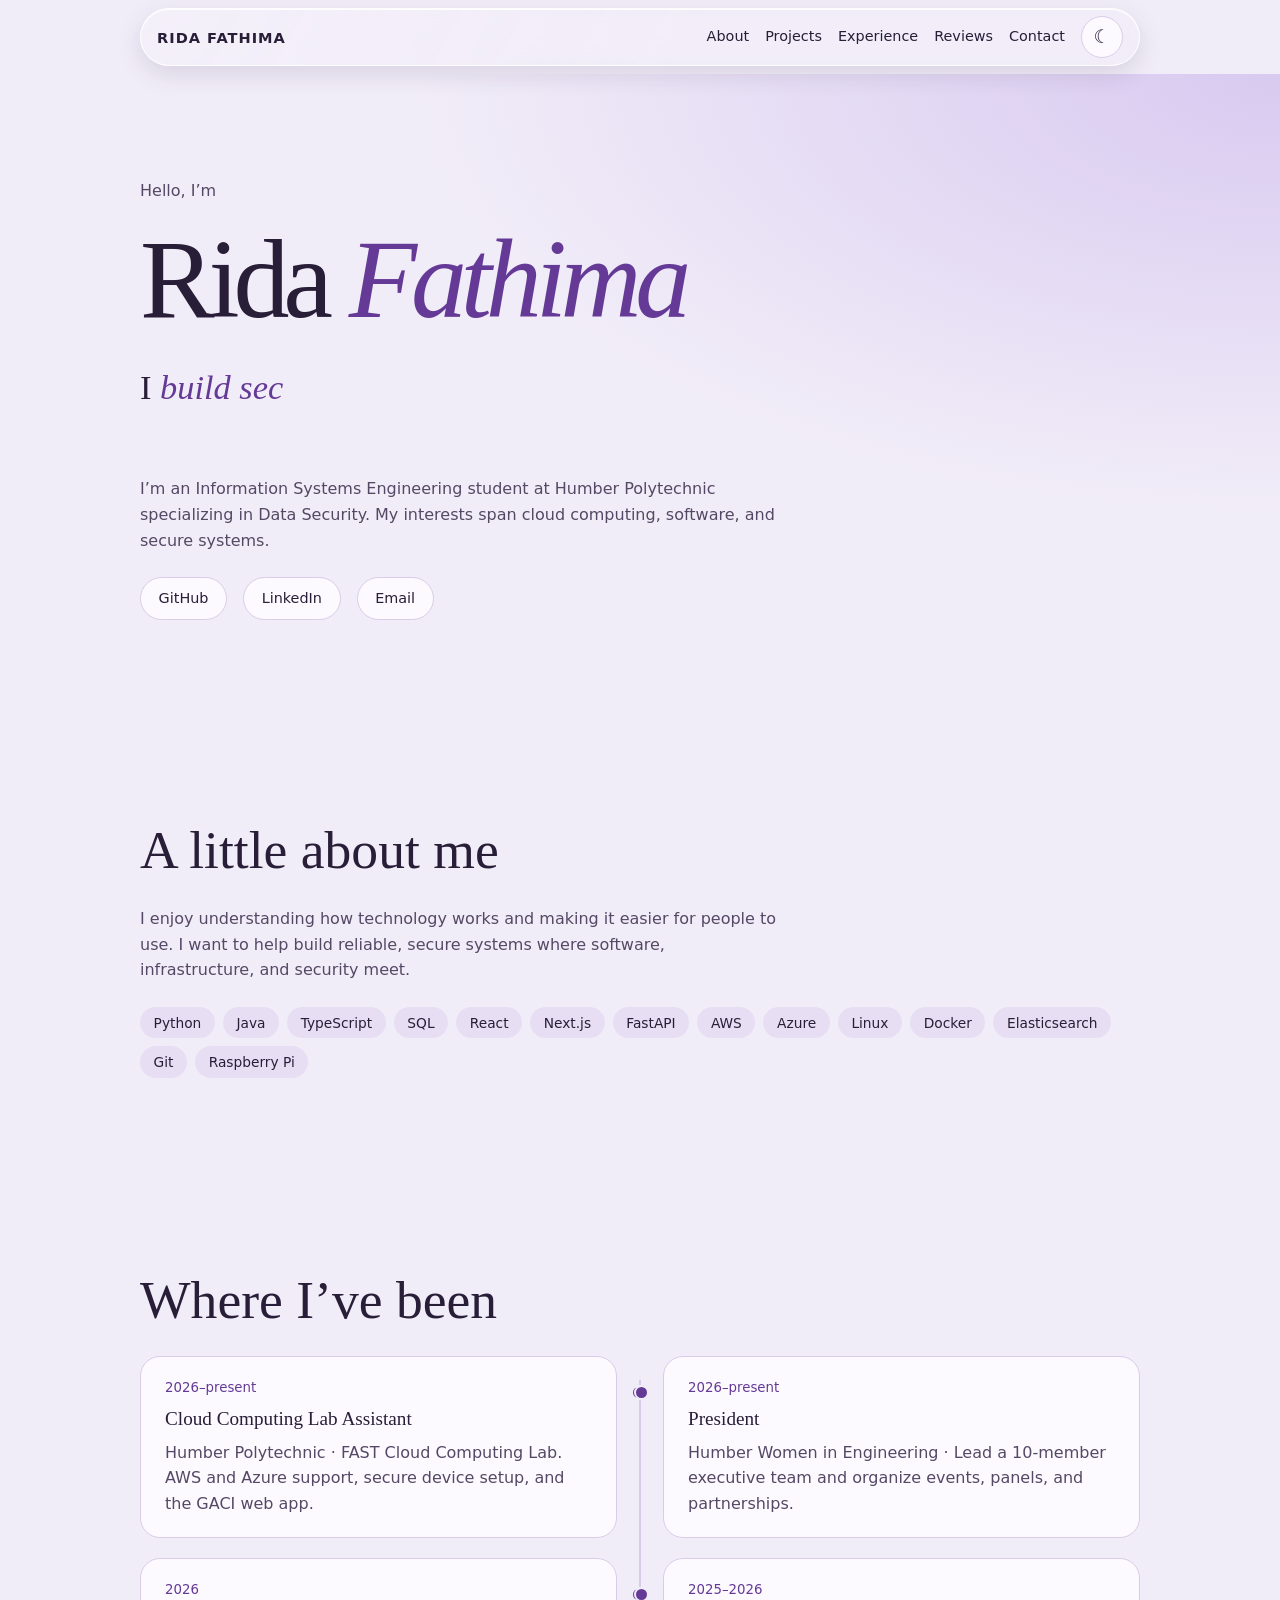
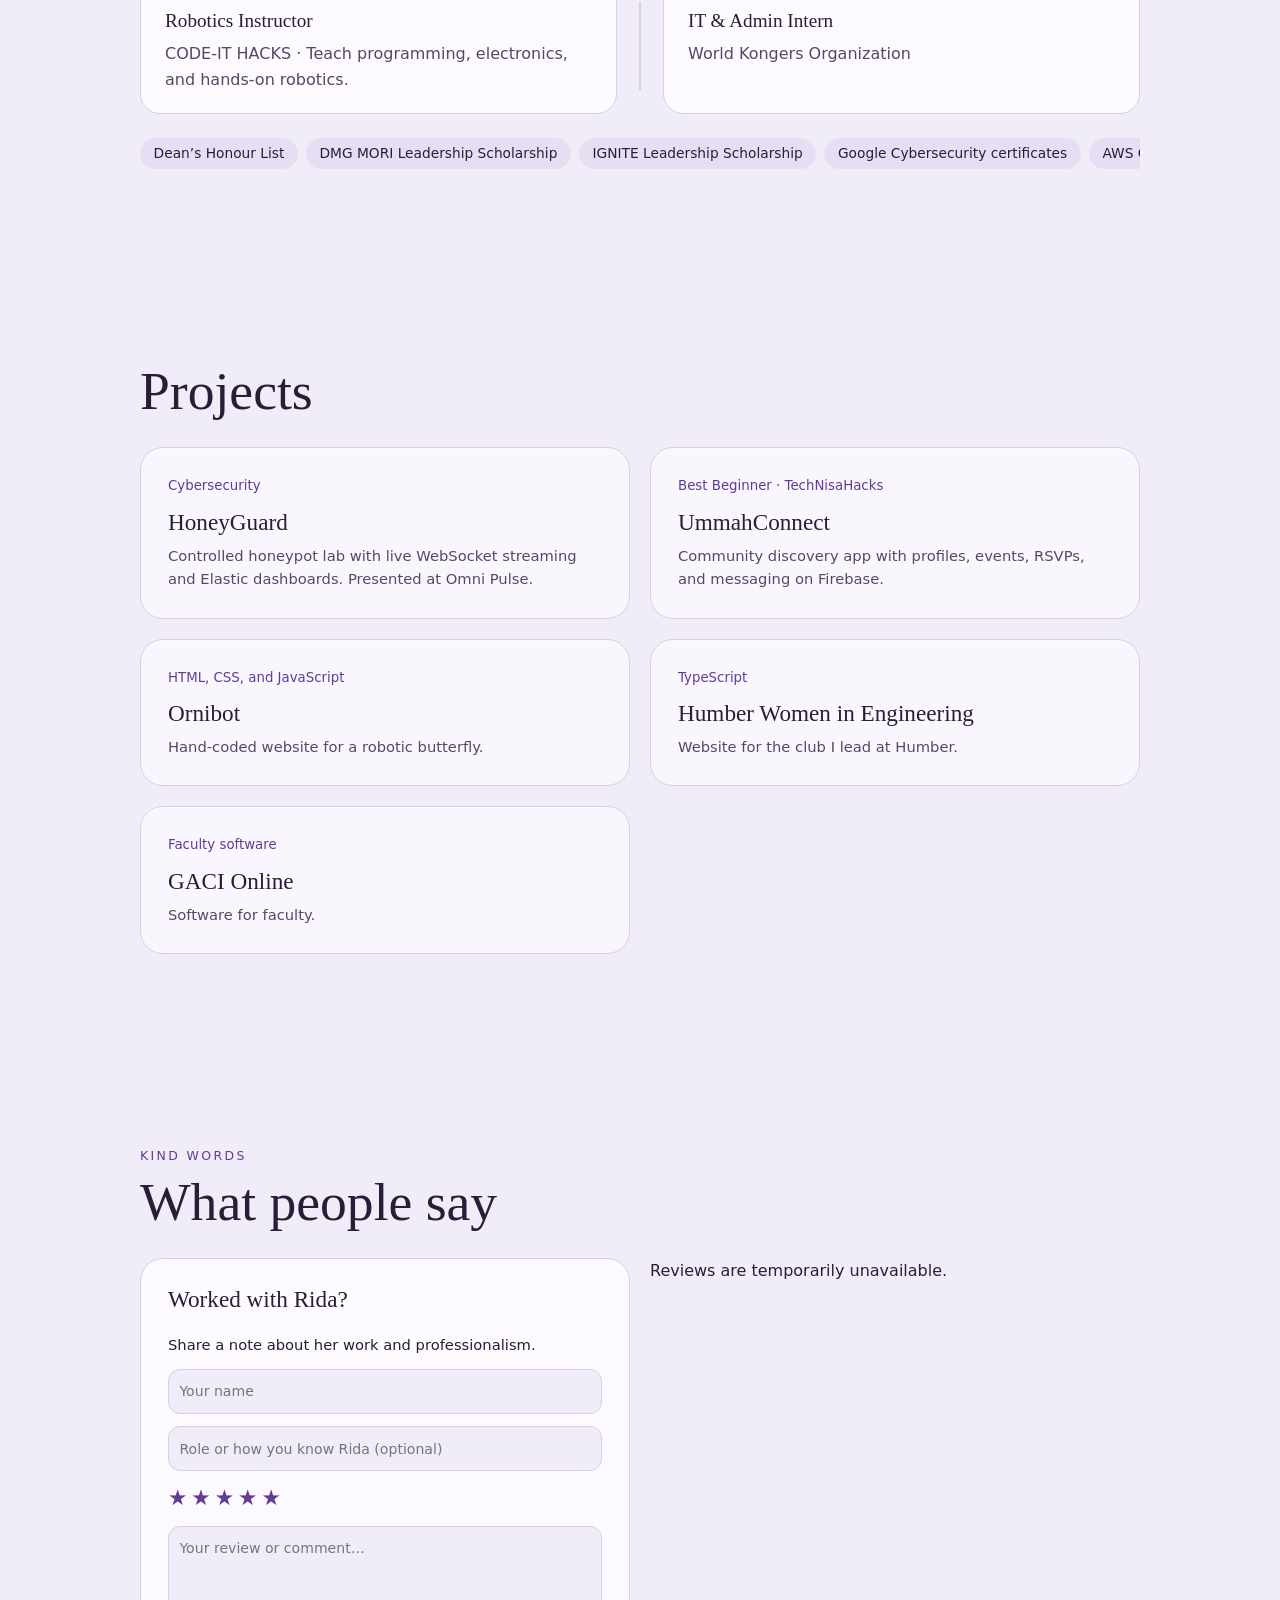
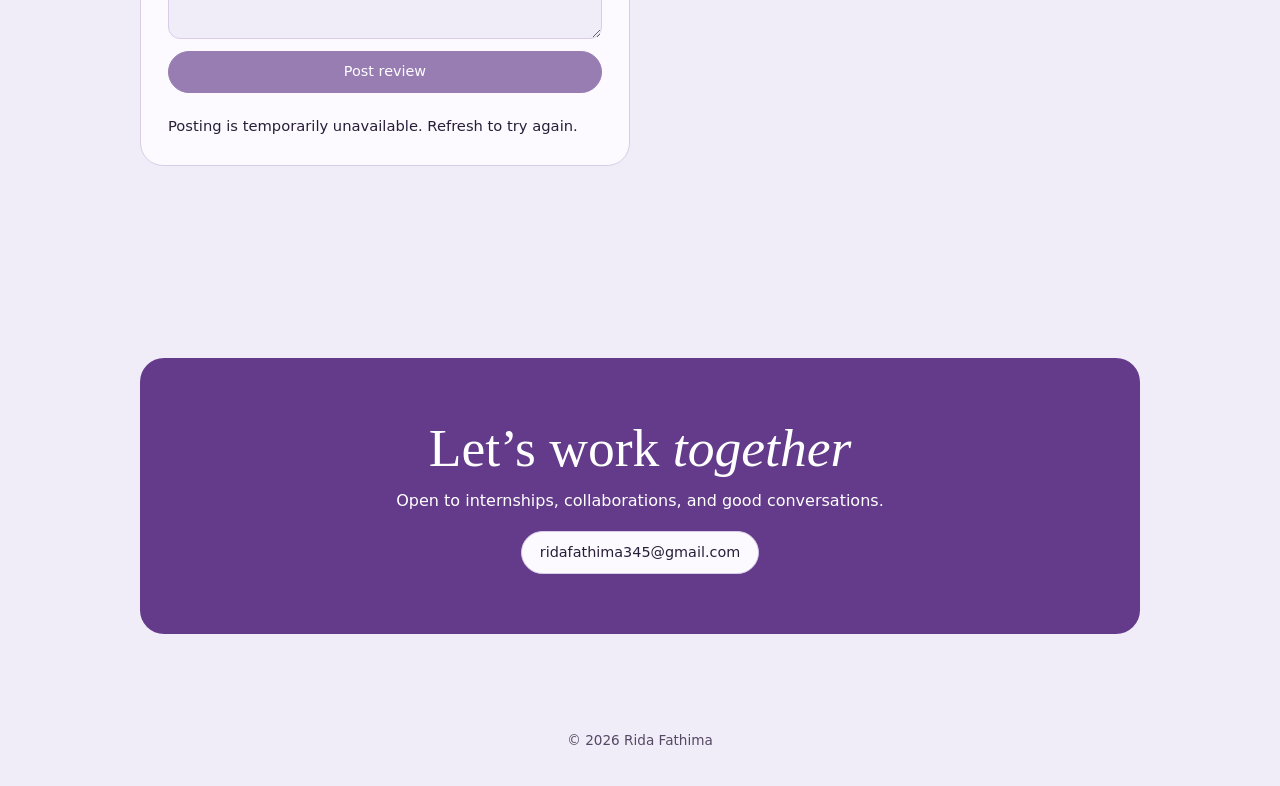
==== commit ad287e46: "Connect portfolio reviews to the Cloudflare Worker" ====
--- a/index.html
+++ b/index.html
@@ -144,7 +144,7 @@
 <section id="reviews">
 <p class="reviews-kicker">Kind words</p><h2>What people say</h2>
 <div class="review-layout">
-<form class="review-form" id="review-form" data-endpoint="">
+<form class="review-form" id="review-form" data-endpoint="https://plain-darkness-1f49.ridafathima345.workers.dev/reviews">
 <h3>Worked with Rida?</h3><p>Share a note about her work and professionalism.</p>
 <label><input aria-label="Your name" placeholder="Your name" name="name" required maxlength="80" autocomplete="name"></label>
 <label><input aria-label="Role or how you know Rida (optional)" placeholder="Role or how you know Rida (optional)" name="context" maxlength="120"></label>
@@ -153,7 +153,7 @@
 </div></fieldset>
 <label><textarea aria-label="Your review or comment" placeholder="Your review or comment…" name="body" rows="4" required maxlength="1000"></textarea></label>
 <button type="submit" class="button primary" disabled>Post review</button>
-<p id="review-status" role="status">Public posting is pending setup.</p>
+<p id="review-status" role="status">Checking review availability…</p>
 </form>
 <div id="reviews-feed" class="reviews-feed"><p class="empty">No reviews yet.</p></div>
 </div></section>
@@ -225,6 +225,7 @@
   const result = await fetch(endpoint);
   if (!result.ok) throw new Error("Reviews unavailable");
   const items = await result.json();
+  if (!Array.isArray(items)) throw new Error("Unexpected review response");
   if (!items.length) return;
   feed.replaceChildren();
   for (const item of items) {
@@ -241,9 +242,13 @@
   }
 }
 if (endpoint) {
-  post.disabled = false;
-  status.textContent = "Reviews may be published after moderation.";
-  refreshReviews().catch(() => { feed.textContent = "Reviews are temporarily unavailable."; });
+  refreshReviews().then(() => {
+    post.disabled = false;
+    status.textContent = "Reviews may be published after moderation.";
+  }).catch(() => {
+    status.textContent = "Posting is temporarily unavailable. Refresh to try again.";
+    feed.textContent = "Reviews are temporarily unavailable.";
+  });
   form.addEventListener("submit", async event => {
     event.preventDefault();
     post.disabled = true;
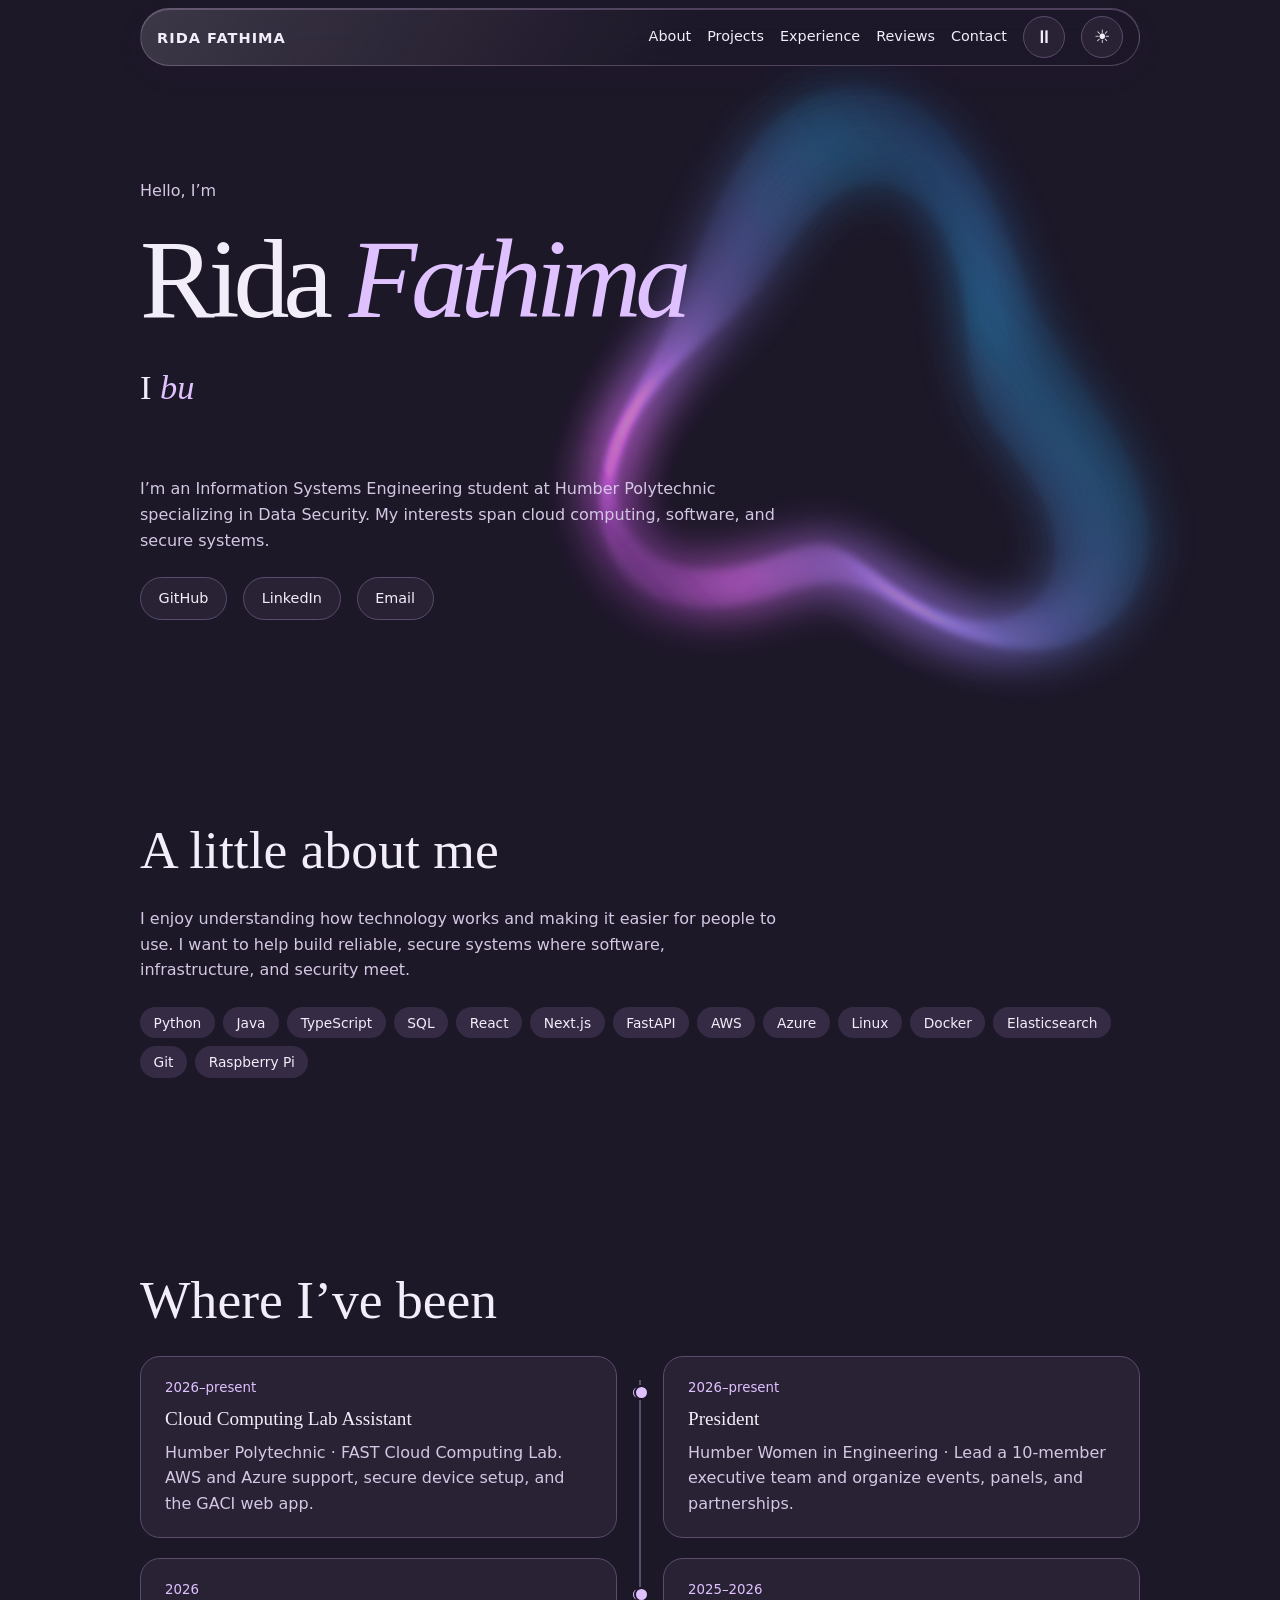
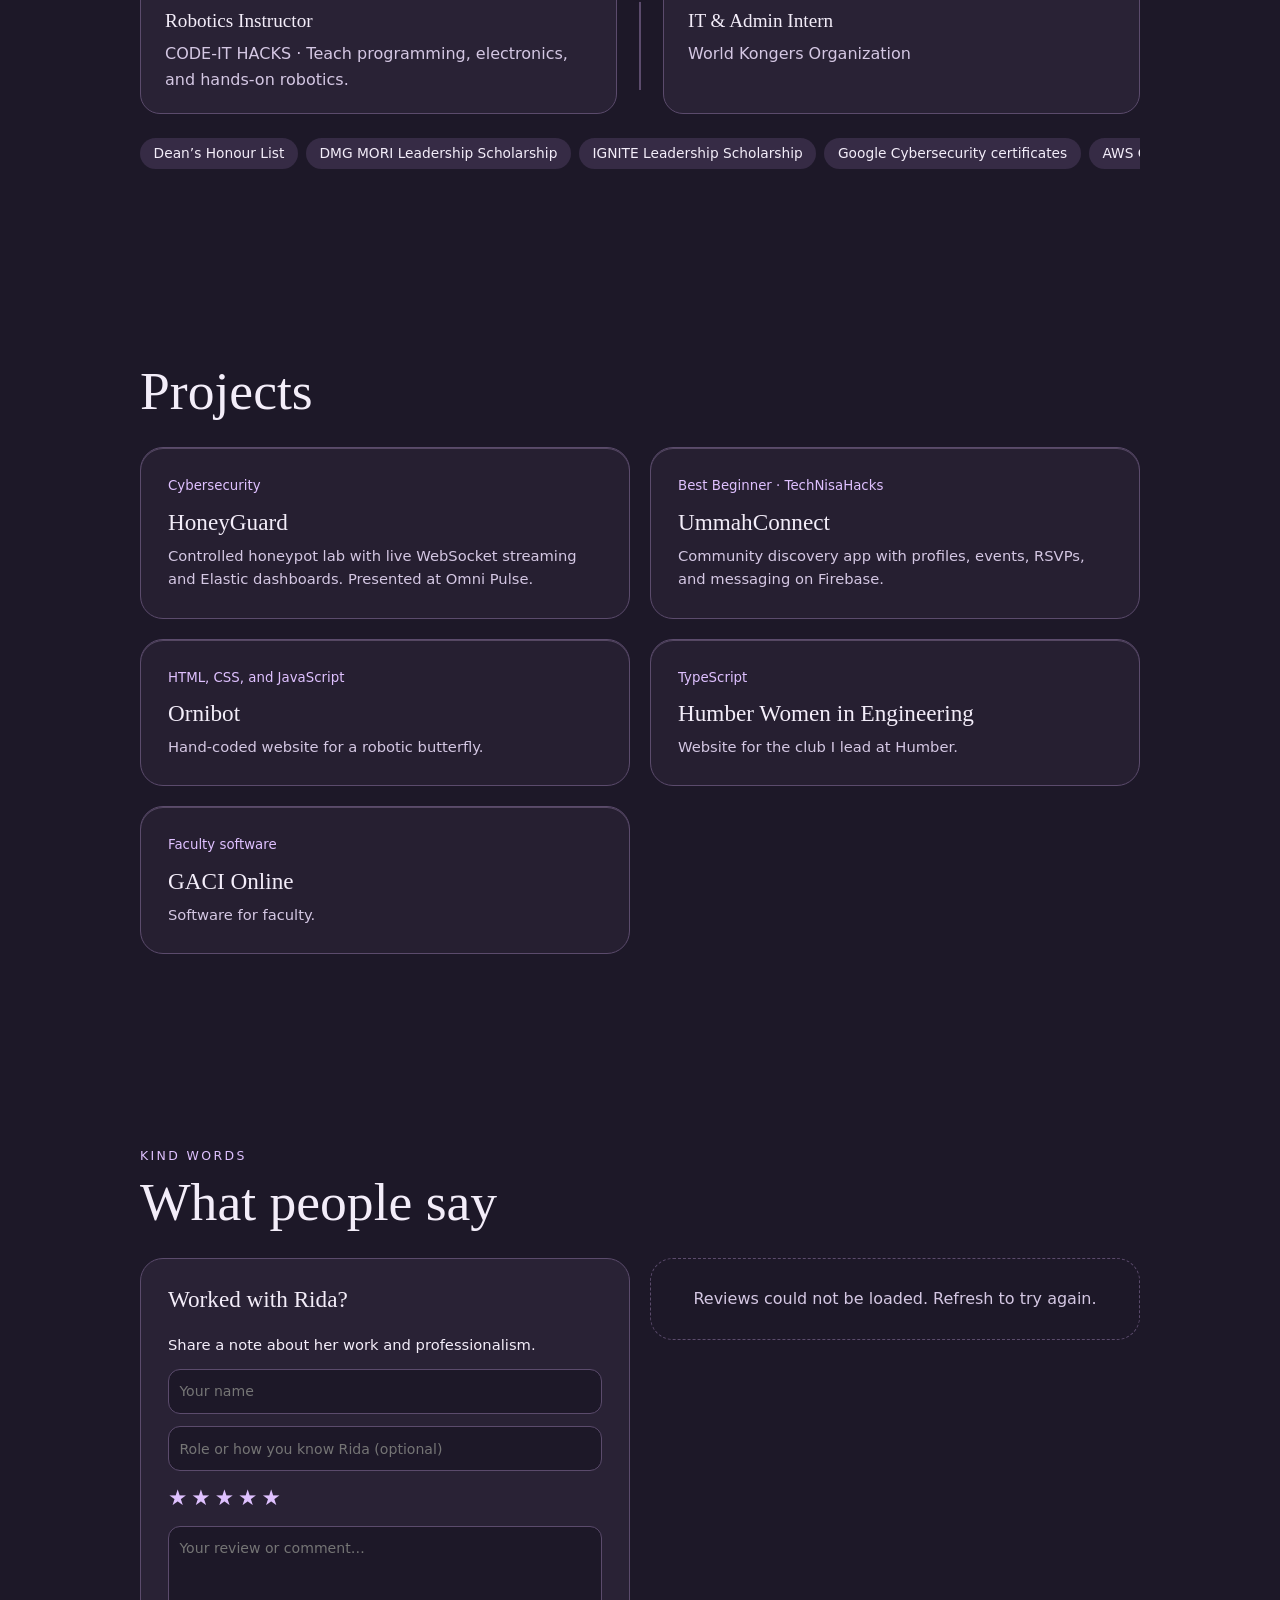
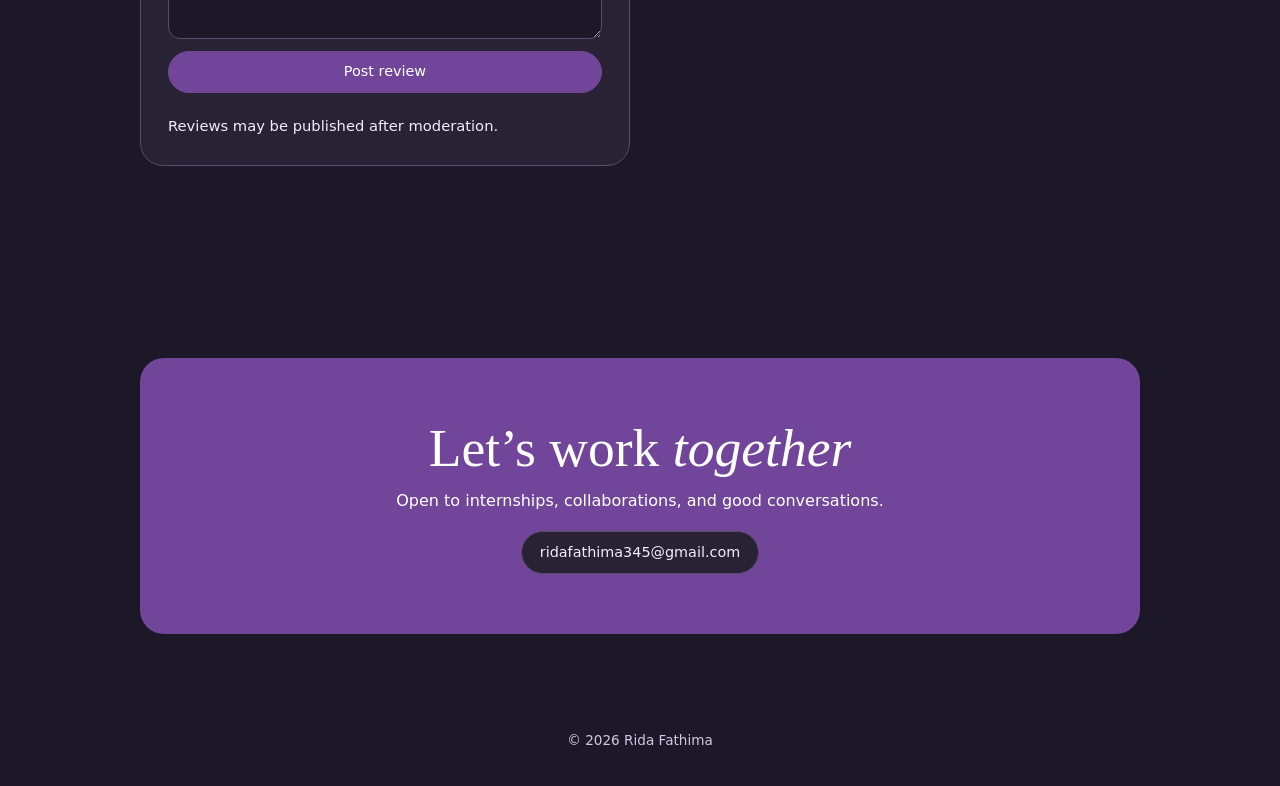
==== commit 37f090bc: "Default to dark with a moving aurora and resilient reviews" ====
--- a/index.html
+++ b/index.html
@@ -1,7 +1,8 @@
 <!doctype html>
-<html lang="en"><head><meta charset="utf-8"><meta name="viewport" content="width=device-width,initial-scale=1">
+<html lang="en" data-theme="dark"><head><meta charset="utf-8"><meta name="viewport" content="width=device-width,initial-scale=1">
 <meta name="description" content="Rida Fathima, Information Systems Engineering student at Humber Polytechnic.">
 <title>Rida Fathima | Portfolio</title>
+<script src="assets/theme.js"></script>
 <style>
 :root{color-scheme:light;--paper:#faf5ec;--card:#fdfaf6;--ink:#2c201b;--muted:#66544a;--accent:#aa5144;--line:#e5d5c8;--tint:#f3e5da;--serif:Georgia,'Times New Roman',serif}
 *{box-sizing:border-box} html{scroll-behavior:smooth} body{margin:0;background:var(--paper);color:var(--ink);font:1rem/1.6 system-ui,sans-serif} a{color:inherit} :focus-visible{outline:2px solid var(--accent);outline-offset:4px}
@@ -116,8 +117,12 @@
 .reviews-feed { display:grid; gap:12px; }
 .review-entry p { margin-top:8px; white-space:pre-wrap; overflow-wrap:anywhere; }
 @media(max-width:650px) { .top nav { gap:4px; padding:8px 12px; } .top .links { gap:7px 10px; } main section { scroll-margin-top:125px; } }
-</style></head><body>
-<div class="top"><nav class="wrap" aria-label="Portfolio navigation"><a class="wordmark" href="#home">Rida Fathima</a><div class="links"><a href="#about">About</a><a href="#work">Projects</a><a href="#experience">Experience</a><a href="#reviews">Reviews</a><a href="#contact">Contact</a><button id="theme" type="button" class="button theme-switch" aria-label="Switch color theme" hidden>☾</button></div></nav></div>
+</style>
+<link rel="stylesheet" href="assets/aurora.css">
+<script defer src="assets/aurora.js"></script>
+</head><body>
+<canvas class="aurora" aria-hidden="true"></canvas>
+<div class="top"><nav class="wrap" aria-label="Portfolio navigation"><a class="wordmark" href="#home">Rida Fathima</a><div class="links"><a href="#about">About</a><a href="#work">Projects</a><a href="#experience">Experience</a><a href="#reviews">Reviews</a><a href="#contact">Contact</a><button id="background-motion" type="button" class="button theme-switch" hidden></button><button id="theme" type="button" class="button theme-switch" aria-label="Switch color theme" hidden>☾</button></div></nav></div>
 <header id="home"><div class="wrap hero">
 <p class="muted">Hello, I’m</p><h1>Rida <em>Fathima</em></h1>
 <p class="hero-role"><button id="type-toggle" type="button" aria-label="Pause changing introduction">I <em id="typed-role" aria-hidden="true">work in the cloud</em></button></p>
@@ -153,9 +158,9 @@
 </div></fieldset>
 <label><textarea aria-label="Your review or comment" placeholder="Your review or comment…" name="body" rows="4" required maxlength="1000"></textarea></label>
 <button type="submit" class="button primary" disabled>Post review</button>
-<p id="review-status" role="status">Checking review availability…</p>
+<p id="review-status" role="status">Reviews may be published after moderation.</p>
 </form>
-<div id="reviews-feed" class="reviews-feed"><p class="empty">No reviews yet.</p></div>
+<div id="reviews-feed" class="reviews-feed" aria-live="polite"><p class="empty">Loading reviews…</p></div>
 </div></section>
 <section id="contact"><div class="contact"><h2>Let’s work <em>together</em></h2><p>Open to internships, collaborations, and good conversations.</p><a class="button" href="mailto:ridafathima345@gmail.com">ridafathima345@gmail.com</a></div></section>
 </main><footer>© 2026 Rida Fathima</footer>
@@ -198,35 +203,28 @@
 motion.addEventListener("change", refreshTyping);
 document.addEventListener("visibilitychange", refreshTyping);
 refreshTyping();
-const themeButton = document.getElementById("theme");
-const systemTheme = matchMedia("(prefers-color-scheme: dark)");
-let manualTheme;
-try { manualTheme = localStorage.getItem("portfolio-theme"); } catch {}
-function applyTheme() {
-  const dark = manualTheme ? manualTheme === "dark" : systemTheme.matches;
-  document.documentElement.dataset.theme = dark ? "dark" : "light";
-  themeButton.textContent = dark ? "☀" : "☾";
-  themeButton.setAttribute("aria-label", dark ? "Switch to light mode" : "Switch to dark mode");
-}
-applyTheme();
-themeButton.hidden = false;
-themeButton.addEventListener("click", () => {
-  manualTheme = document.documentElement.dataset.theme === "dark" ? "light" : "dark";
-  try { localStorage.setItem("portfolio-theme", manualTheme); } catch {}
-  applyTheme();
-});
-systemTheme.addEventListener("change", applyTheme);
+
 const form = document.getElementById("review-form");
 const endpoint = form.dataset.endpoint;
-const status = document.getElementById("review-status");
+const reviewStatus = document.getElementById("review-status");
 const feed = document.getElementById("reviews-feed");
 const post = form.querySelector('button[type="submit"]');
+function showFeedMessage(message) {
+  const notice = document.createElement("p");
+  notice.className = "empty";
+  notice.textContent = message;
+  feed.replaceChildren(notice);
+}
+
 async function refreshReviews() {
-  const result = await fetch(endpoint);
+  const result = await fetch(endpoint, { signal: AbortSignal.timeout(10000) });
   if (!result.ok) throw new Error("Reviews unavailable");
   const items = await result.json();
   if (!Array.isArray(items)) throw new Error("Unexpected review response");
-  if (!items.length) return;
+  if (!items.length) {
+    showFeedMessage("No reviews yet.");
+    return;
+  }
   feed.replaceChildren();
   for (const item of items) {
     const entry = document.createElement("article");
@@ -241,28 +239,38 @@
     feed.append(entry);
   }
 }
-if (endpoint) {
-  refreshReviews().then(() => {
+form.addEventListener("submit", async event => {
+  event.preventDefault();
+  if (post.disabled) return;
+  const review = Object.fromEntries(new FormData(form));
+  review.name = review.name.trim();
+  review.context = review.context.trim();
+  review.body = review.body.trim();
+  if (!review.name || !review.body) {
+    reviewStatus.textContent = "Enter your name and a review before posting.";
+    form.elements[review.name ? "body" : "name"].focus();
+    return;
+  }
+
+  post.disabled = true;
+  reviewStatus.textContent = "Sending your review…";
+  try {
+    const result = await fetch(endpoint, {
+      method: "POST",
+      headers: { "Content-Type": "application/json" },
+      body: JSON.stringify(review)
+    });
+    if (result.status !== 201 || (await result.json()).submitted !== true) {
+      throw new Error("Submission failed");
+    }
+    form.reset();
+    reviewStatus.textContent = "Thank you. Your review was submitted for moderation.";
+  } catch {
+    reviewStatus.textContent = "Your review could not be confirmed. Your text is still here.";
+  } finally {
     post.disabled = false;
-    status.textContent = "Reviews may be published after moderation.";
-  }).catch(() => {
-    status.textContent = "Posting is temporarily unavailable. Refresh to try again.";
-    feed.textContent = "Reviews are temporarily unavailable.";
-  });
-  form.addEventListener("submit", async event => {
-    event.preventDefault();
-    post.disabled = true;
-    try {
-      const result = await fetch(endpoint, {
-        method:"POST", headers:{"Content-Type":"application/json"},
-        body:JSON.stringify(Object.fromEntries(new FormData(form)))
-      });
-      if (!result.ok) throw new Error("Submission failed");
-      form.reset();
-      status.textContent = "Thank you. Your review was submitted for moderation.";
-    } catch {
-      status.textContent = "Your review could not be sent. Please try again.";
-    } finally { post.disabled = false; }
-  });
-}
+  }
+});
+post.disabled = false;
+refreshReviews().catch(() => showFeedMessage("Reviews could not be loaded. Refresh to try again."));
 </script></body></html>
--- a/assets/aurora.css
+++ b/assets/aurora.css
@@ -0,0 +1,19 @@
+body { isolation: isolate; }
+
+.aurora {
+  position: fixed;
+  z-index: -1;
+  top: 3rem;
+  right: max(-5rem, calc((100vw - 1280px) / 2));
+  width: min(76vw, 860px);
+  height: auto;
+  pointer-events: none;
+  opacity: .72;
+}
+
+:root[data-theme="dark"] header { background: transparent; }
+:root[data-theme="light"] .aurora { opacity: .18; }
+
+@media (max-width: 650px) {
+  .aurora { top: 7rem; right: -25vw; width: 106vw; opacity: .46; }
+}
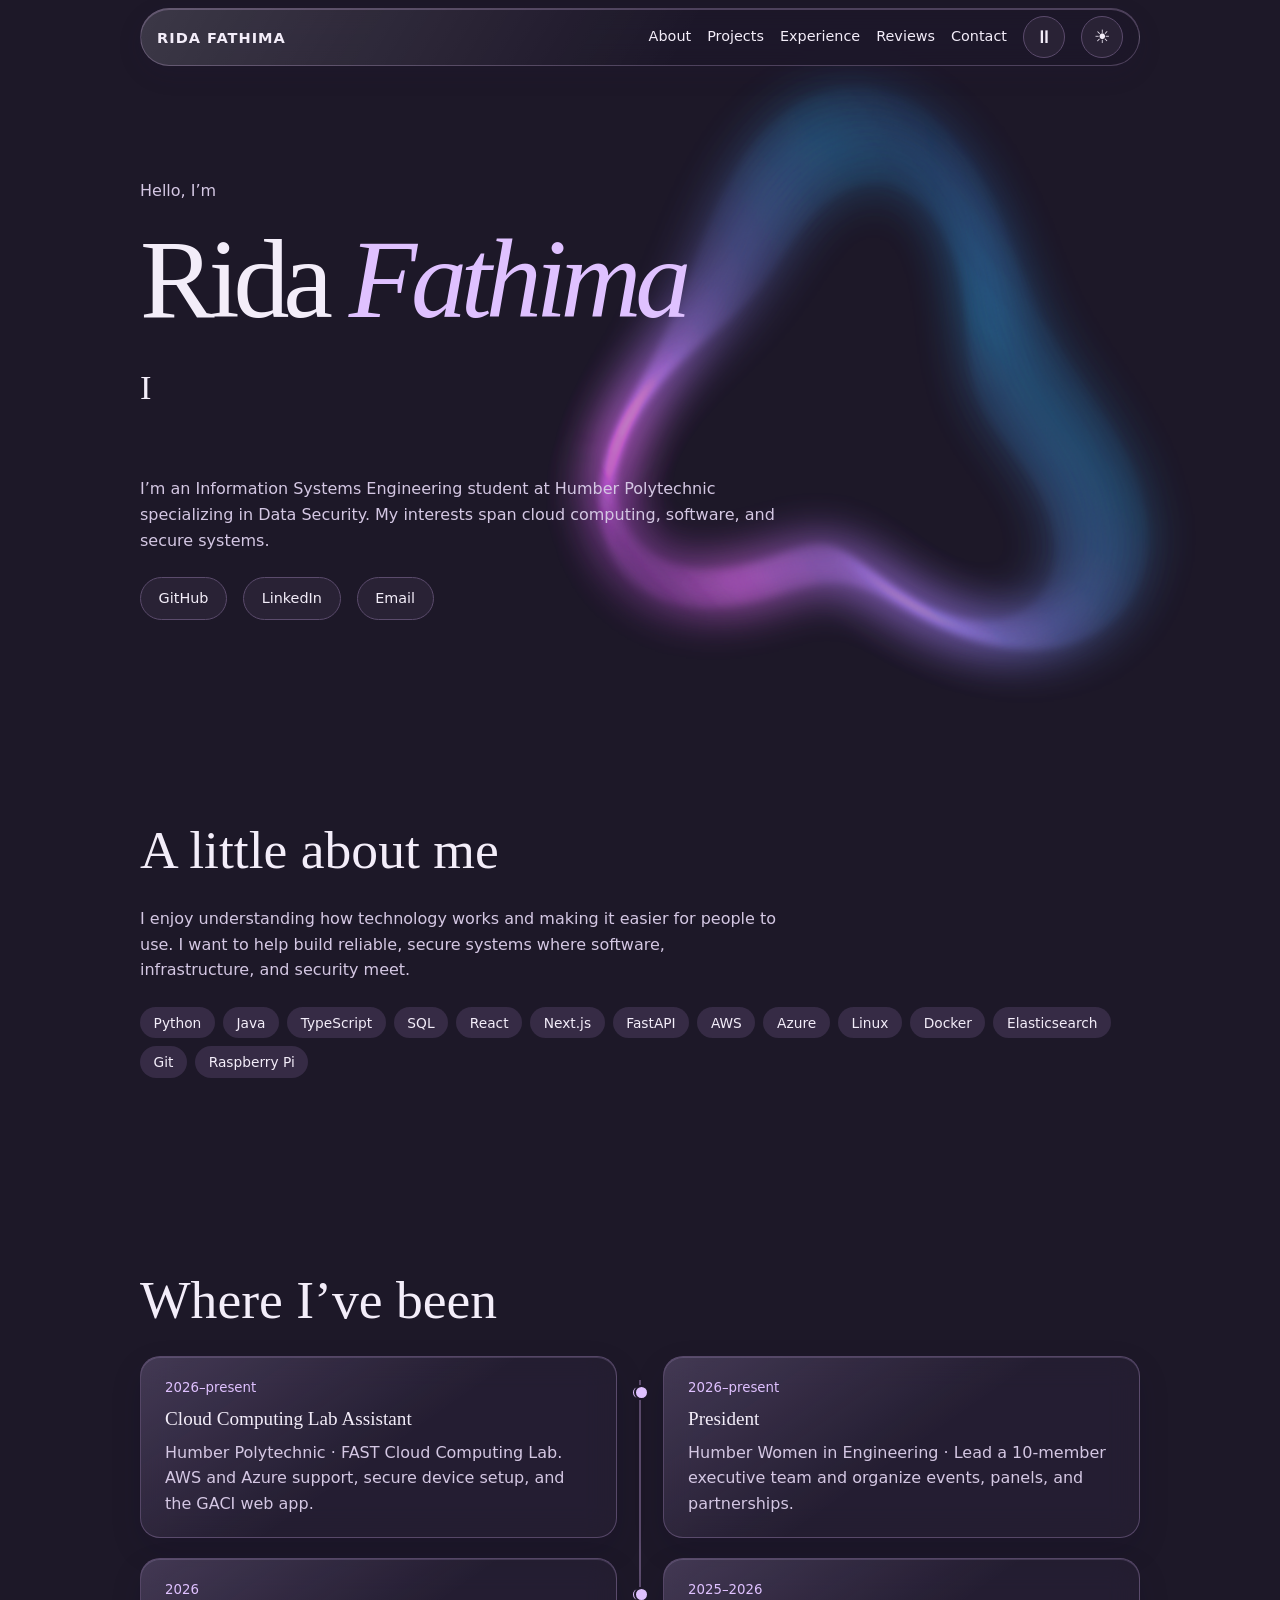
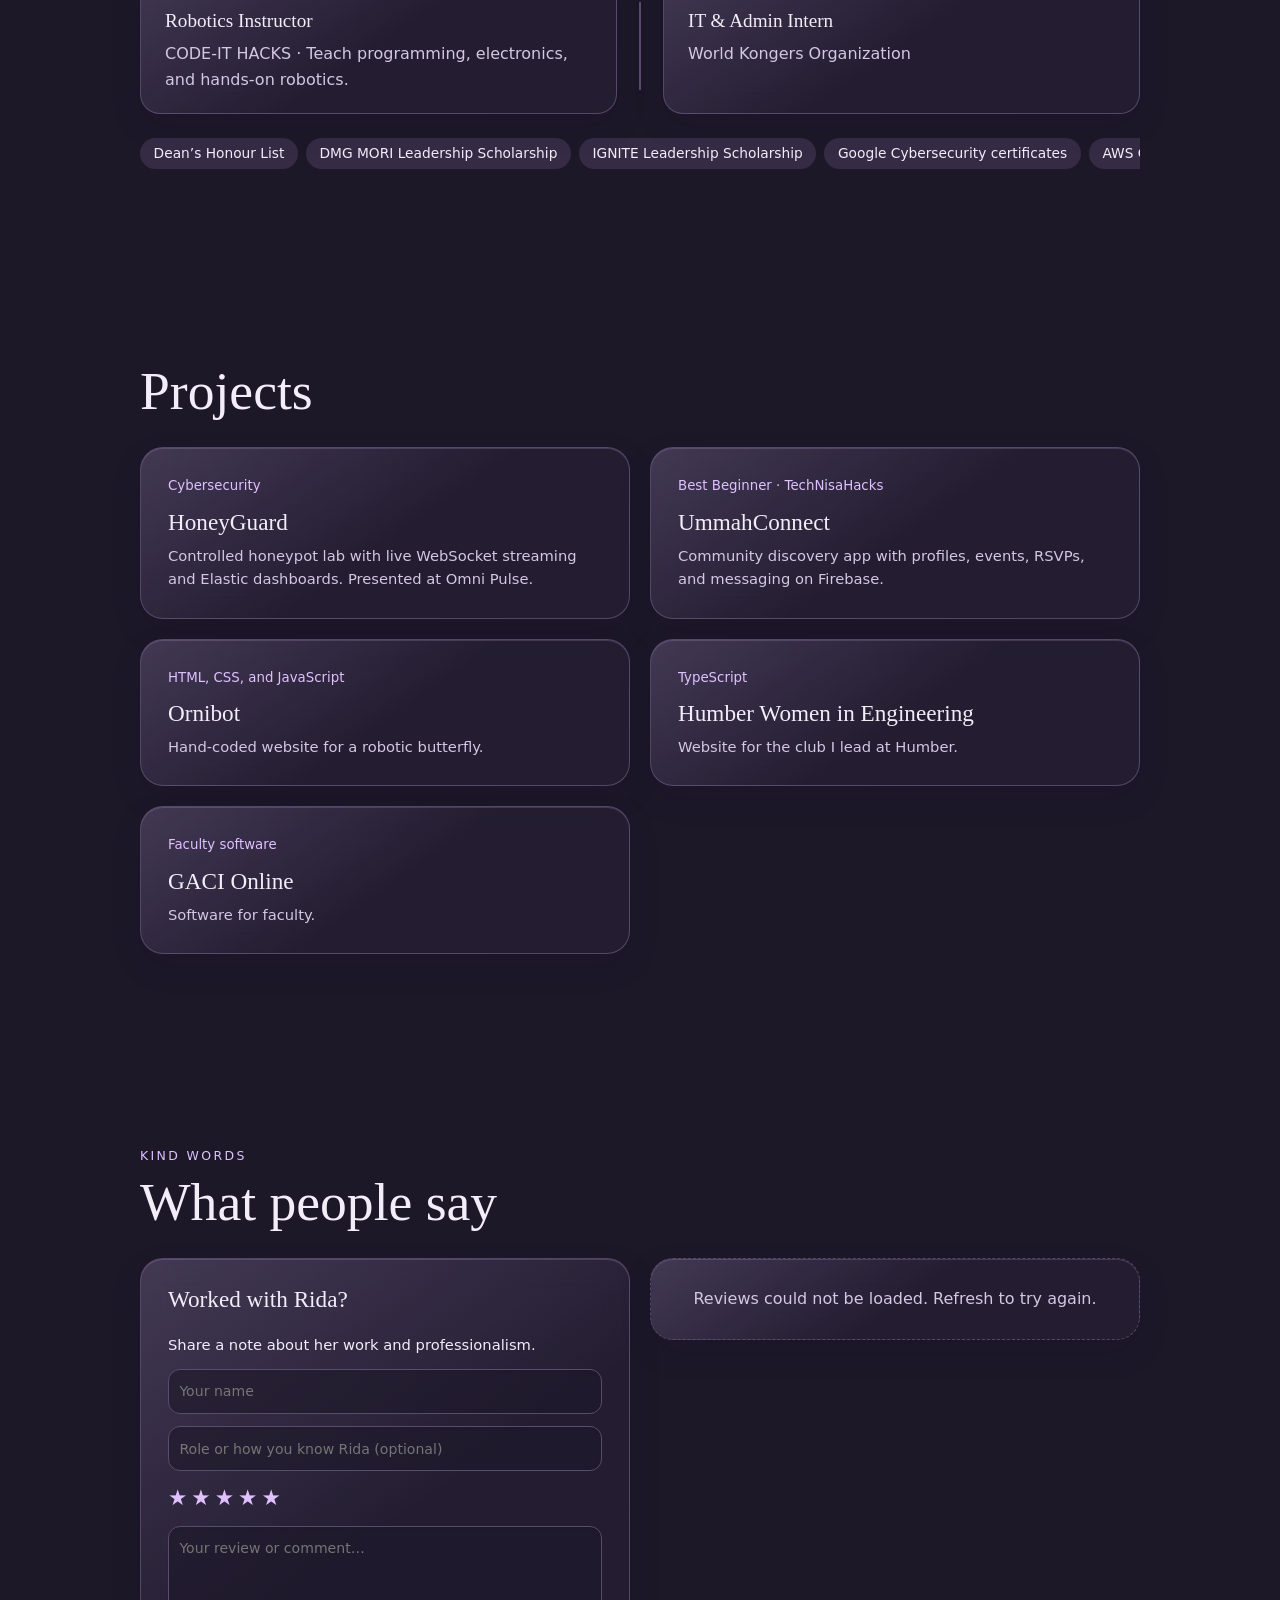
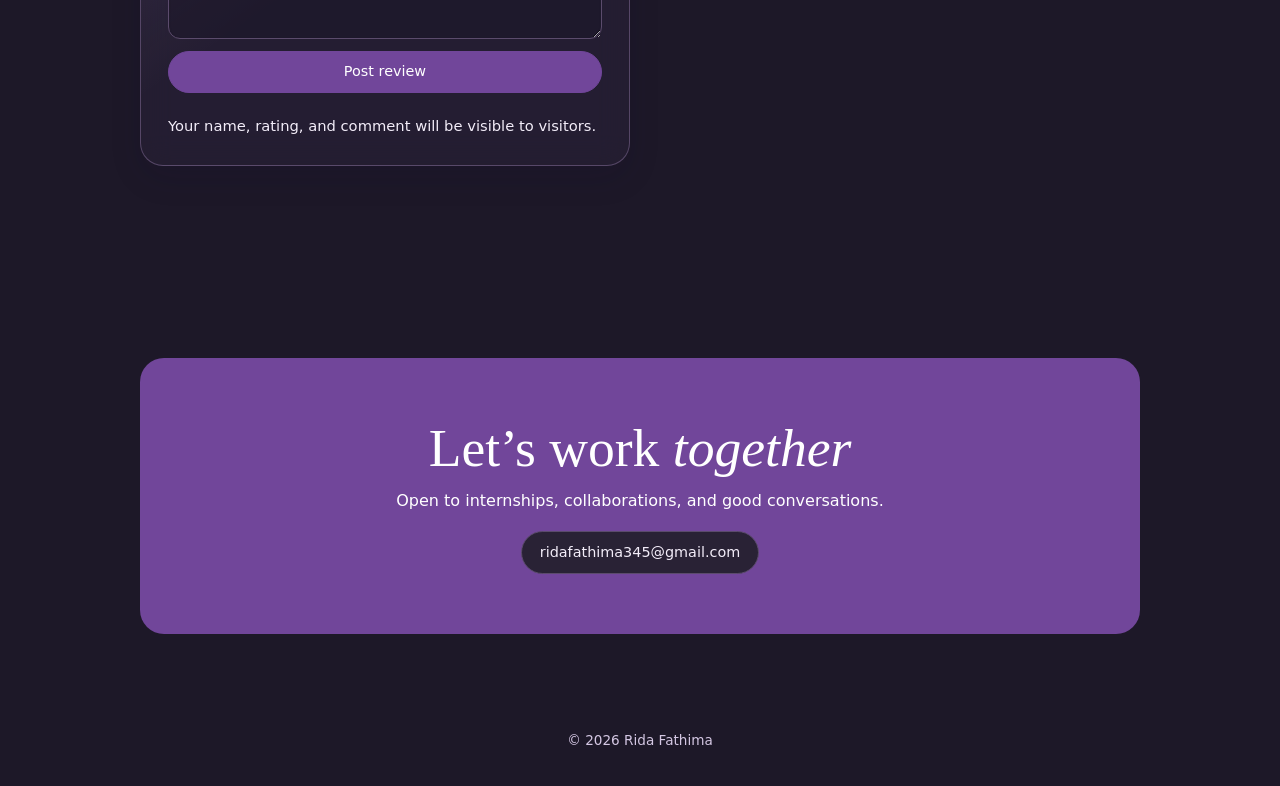
==== commit a2609dd5: "Show reviews immediately and add translucent glass panels" ====
--- a/index.html
+++ b/index.html
@@ -158,7 +158,7 @@
 </div></fieldset>
 <label><textarea aria-label="Your review or comment" placeholder="Your review or comment…" name="body" rows="4" required maxlength="1000"></textarea></label>
 <button type="submit" class="button primary" disabled>Post review</button>
-<p id="review-status" role="status">Reviews may be published after moderation.</p>
+<p id="review-status" role="status">Your name, rating, and comment will be visible to visitors.</p>
 </form>
 <div id="reviews-feed" class="reviews-feed" aria-live="polite"><p class="empty">Loading reviews…</p></div>
 </div></section>
@@ -209,23 +209,33 @@
 const reviewStatus = document.getElementById("review-status");
 const feed = document.getElementById("reviews-feed");
 const post = form.querySelector('button[type="submit"]');
-function showFeedMessage(message) {
-  const notice = document.createElement("p");
-  notice.className = "empty";
-  notice.textContent = message;
-  feed.replaceChildren(notice);
-}
-
-async function refreshReviews() {
-  const result = await fetch(endpoint, { signal: AbortSignal.timeout(10000) });
-  if (!result.ok) throw new Error("Reviews unavailable");
-  const items = await result.json();
-  if (!Array.isArray(items)) throw new Error("Unexpected review response");
+const savedReviewKey = "portfolio-submitted-reviews";
+let ownReviews = [];
+try {
+  const saved = JSON.parse(localStorage.getItem(savedReviewKey));
+  if (Array.isArray(saved)) ownReviews = saved;
+} catch {}
+let publicReviews = [];
+let feedMessage = "Loading reviews…";
+let feedRequest = 0;
+
+function sameReview(local, published) {
+  if (local.id != null) return local.id === published.id;
+  return local.name === published.name && local.context === published.context &&
+    local.body === published.body && Number(local.rating) === published.rating;
+}
+
+function renderReviews() {
+  const items = [...ownReviews.filter(local => !publicReviews.some(item => sameReview(local, item))),
+    ...publicReviews];
+  feed.replaceChildren();
   if (!items.length) {
-    showFeedMessage("No reviews yet.");
+    const notice = document.createElement("p");
+    notice.className = "empty";
+    notice.textContent = feedMessage;
+    feed.append(notice);
     return;
   }
-  feed.replaceChildren();
   for (const item of items) {
     const entry = document.createElement("article");
     entry.className = "project review-entry";
@@ -236,9 +246,35 @@
     const body = document.createElement("p");
     body.textContent = item.body;
     entry.append(name, meta, body);
+    if (ownReviews.includes(item)) {
+      const pending = document.createElement("p");
+      pending.textContent = "Awaiting publication · visible in this browser";
+      entry.append(pending);
+    }
     feed.append(entry);
   }
 }
+async function refreshReviews() {
+  const request = ++feedRequest;
+  try {
+    const result = await fetch(endpoint, { signal: AbortSignal.timeout(10000) });
+    if (!result.ok) throw new Error("Reviews unavailable");
+    const items = await result.json();
+    if (!Array.isArray(items)) throw new Error("Unexpected review response");
+    if (request !== feedRequest) return;
+    publicReviews = items;
+    if (items.some(item => item.id != null)) {
+      ownReviews = ownReviews.filter(local => !items.some(item => sameReview(local, item)));
+      try { localStorage.setItem(savedReviewKey, JSON.stringify(ownReviews)); } catch {}
+    }
+    feedMessage = "No reviews yet.";
+  } catch {
+    if (request !== feedRequest) return;
+    feedMessage = "Reviews could not be loaded. Refresh to try again.";
+  }
+  renderReviews();
+}
+
 form.addEventListener("submit", async event => {
   event.preventDefault();
   if (post.disabled) return;
@@ -260,11 +296,21 @@
       headers: { "Content-Type": "application/json" },
       body: JSON.stringify(review)
     });
-    if (result.status !== 201 || (await result.json()).submitted !== true) {
+    const receipt = await result.json();
+    if (result.status !== 201 || receipt.submitted !== true) {
       throw new Error("Submission failed");
     }
+    if (receipt.review) {
+      publicReviews = [receipt.review, ...publicReviews.filter(item => item.id !== receipt.review.id)];
+      reviewStatus.textContent = "Your review is published.";
+    } else {
+      ownReviews.unshift(review);
+      try { localStorage.setItem(savedReviewKey, JSON.stringify(ownReviews)); } catch {}
+      reviewStatus.textContent = "Your review is visible here while it awaits publication.";
+    }
+    renderReviews();
     form.reset();
-    reviewStatus.textContent = "Thank you. Your review was submitted for moderation.";
+    void refreshReviews();
   } catch {
     reviewStatus.textContent = "Your review could not be confirmed. Your text is still here.";
   } finally {
@@ -272,5 +318,6 @@
   }
 });
 post.disabled = false;
-refreshReviews().catch(() => showFeedMessage("Reviews could not be loaded. Refresh to try again."));
+renderReviews();
+void refreshReviews();
 </script></body></html>
--- a/assets/aurora.css
+++ b/assets/aurora.css
@@ -17,3 +17,29 @@
 @media (max-width: 650px) {
   .aurora { top: 7rem; right: -25vw; width: 106vw; opacity: .46; }
 }
+
+:root {
+  --glass-fill: color-mix(in srgb, var(--card) 63%, transparent);
+  --glass-field: color-mix(in srgb, var(--paper) 58%, transparent);
+  --glass-highlight: rgba(255, 255, 255, .55);
+}
+
+:root[data-theme="dark"] {
+  --glass-highlight: rgba(221, 193, 255, .17);
+}
+
+.project, .job, .review-form, .empty {
+  background: var(--card);
+  background: linear-gradient(145deg, var(--glass-highlight), transparent 52%), var(--glass-fill);
+  border-color: color-mix(in srgb, var(--line) 80%, var(--glass-highlight));
+  box-shadow: inset 0 1px 0 var(--glass-highlight), 0 12px 32px rgba(20, 9, 47, .12);
+  -webkit-backdrop-filter: blur(15px) saturate(145%);
+  backdrop-filter: blur(15px) saturate(145%);
+}
+
+.review-form input:not([type=radio], [type=checkbox]), .review-form textarea {
+  background: var(--glass-field);
+  box-shadow: inset 0 1px 3px rgba(20, 9, 47, .09);
+}
+
+.review-entry { min-width: 0; overflow-wrap: anywhere; }
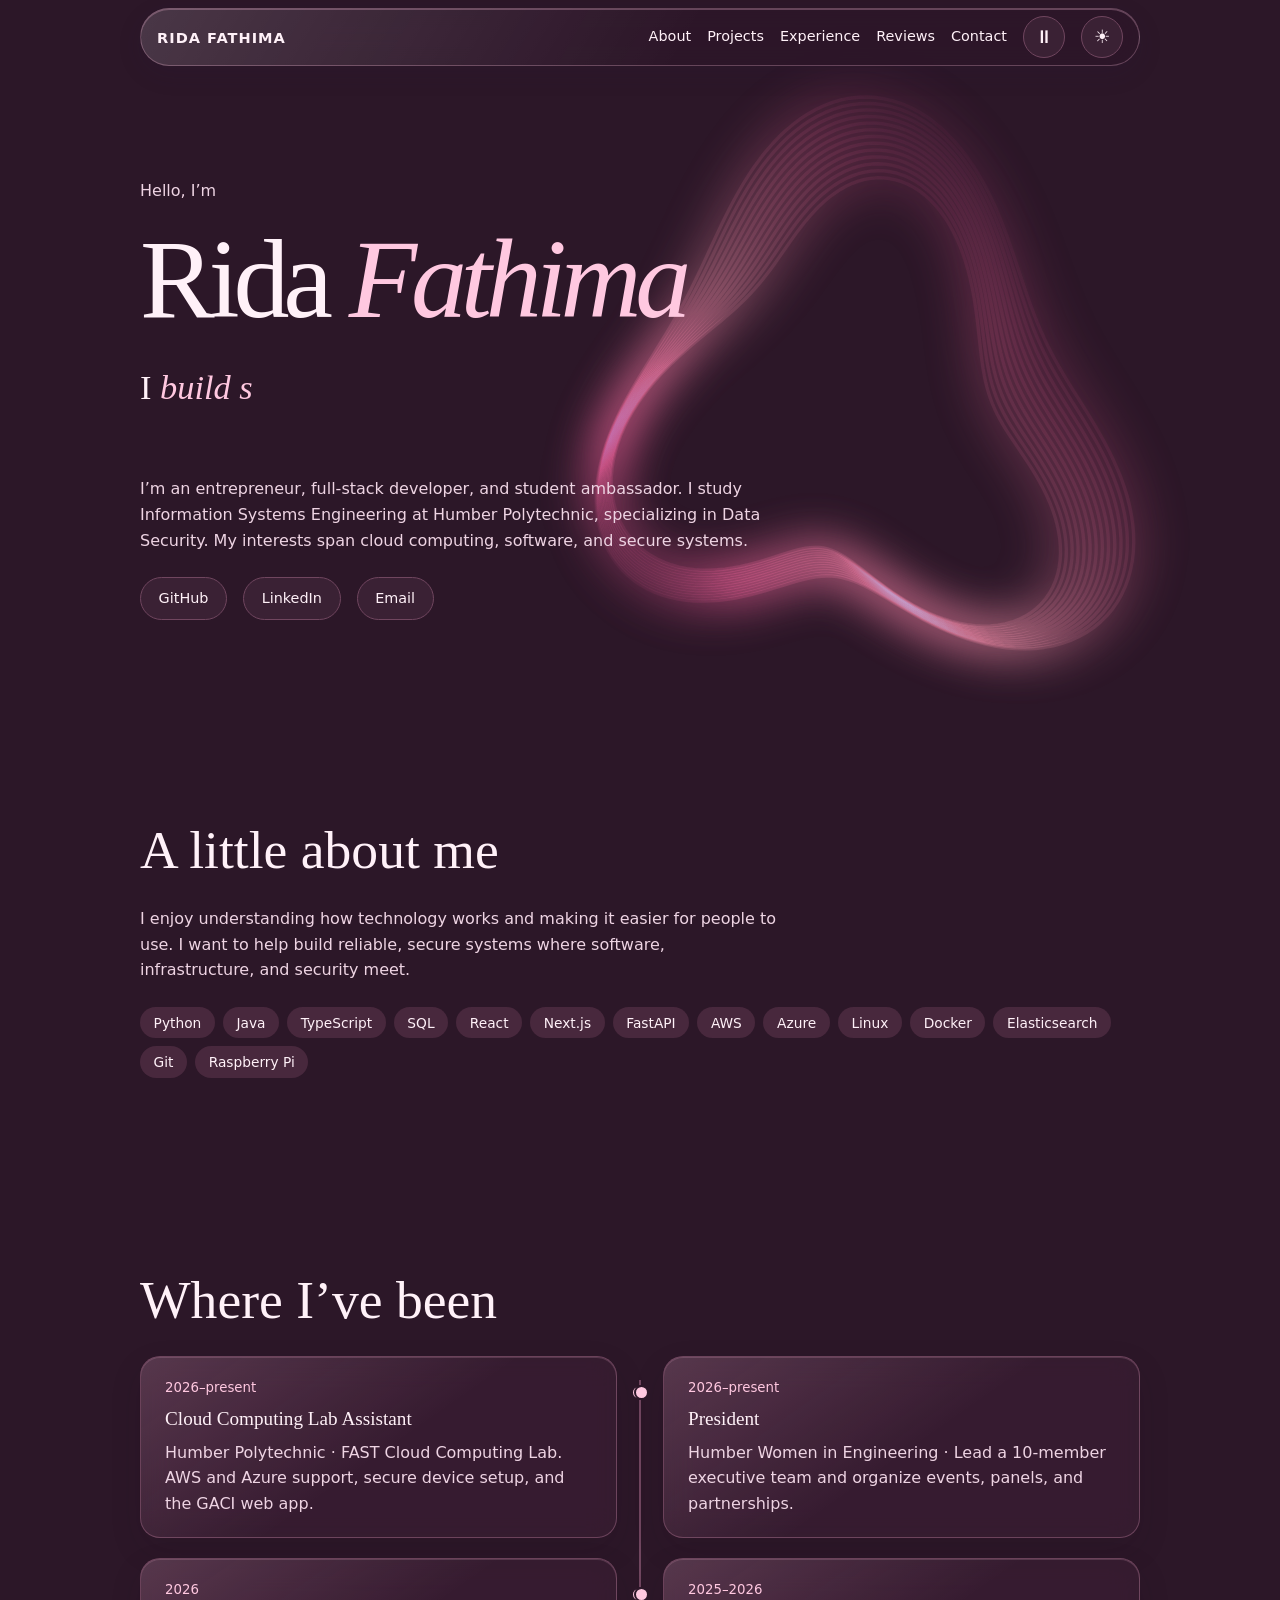
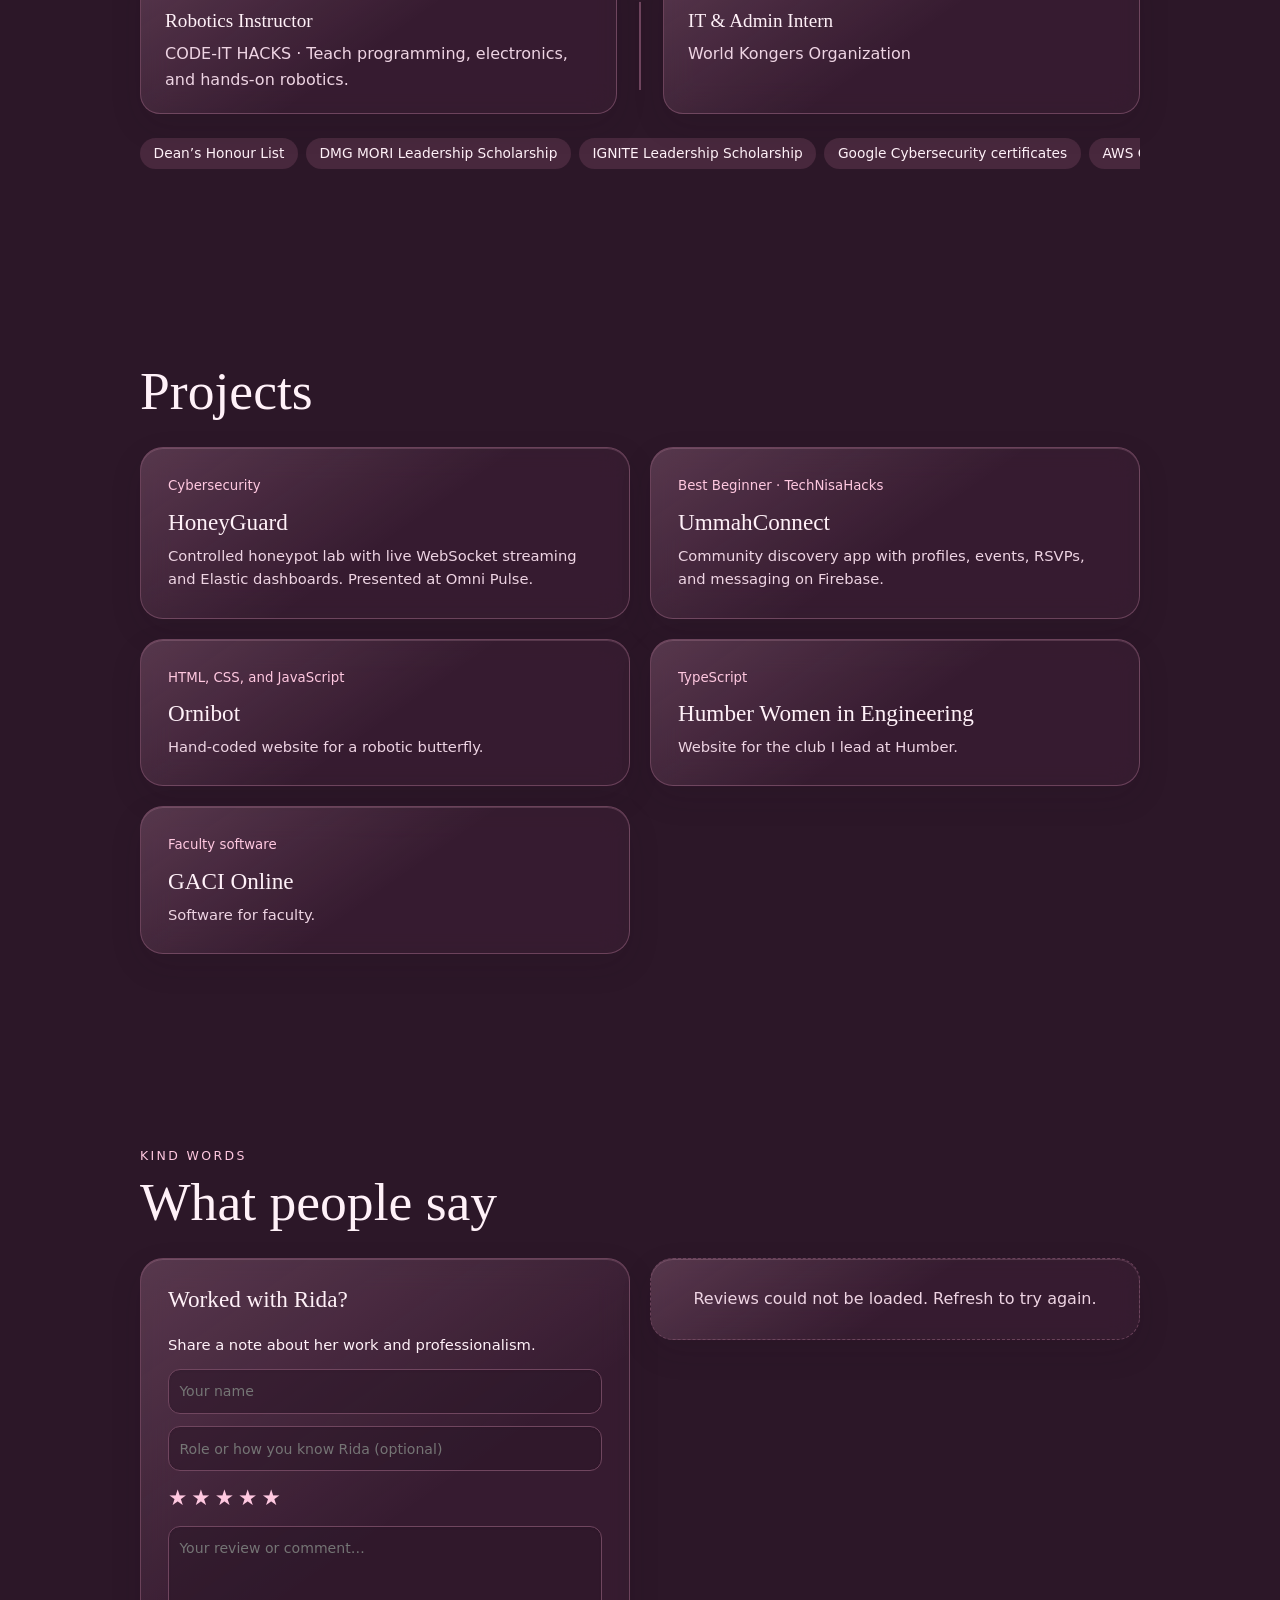
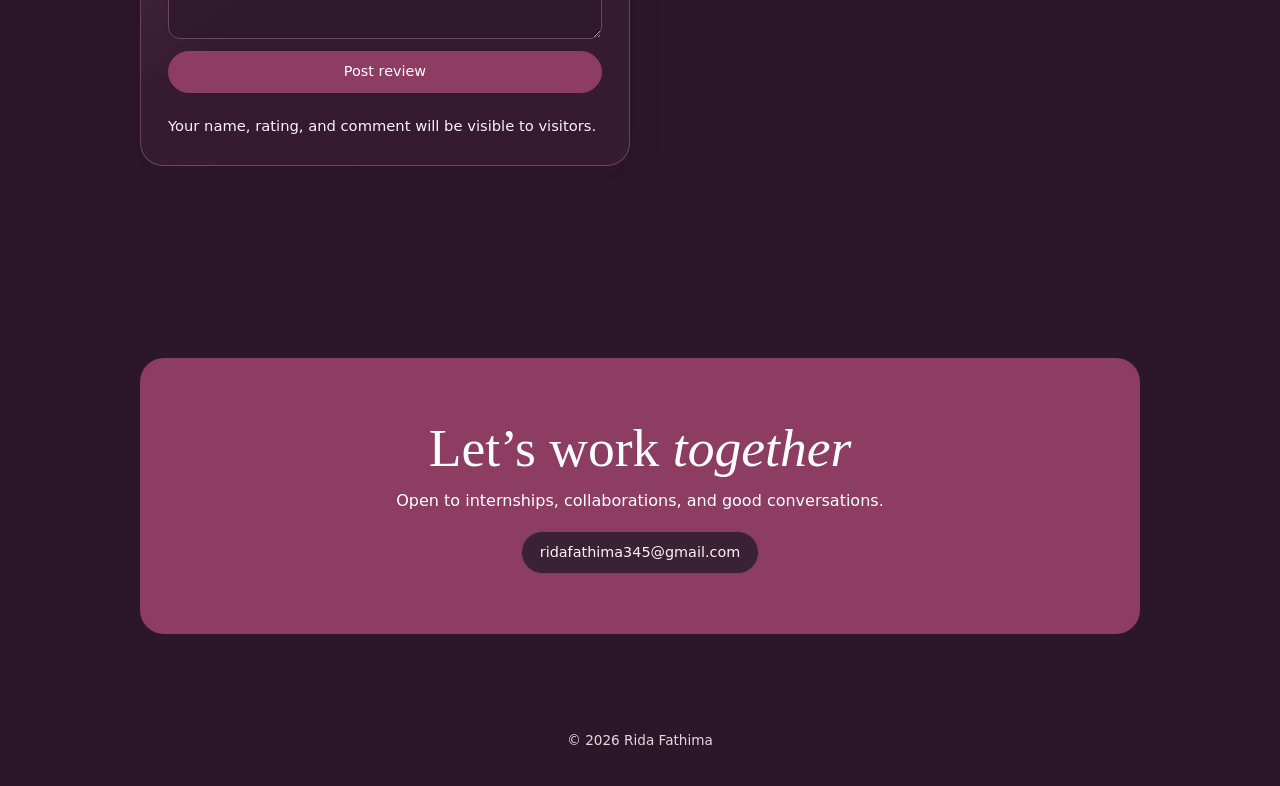
==== commit ebd1b3c1: "Add plum visuals, profile roles, and review deployment config" ====
--- a/index.html
+++ b/index.html
@@ -1,6 +1,6 @@
 <!doctype html>
 <html lang="en" data-theme="dark"><head><meta charset="utf-8"><meta name="viewport" content="width=device-width,initial-scale=1">
-<meta name="description" content="Rida Fathima, Information Systems Engineering student at Humber Polytechnic.">
+<meta name="description" content="Rida Fathima, entrepreneur, full-stack developer, and student ambassador at Humber Polytechnic.">
 <title>Rida Fathima | Portfolio</title>
 <script src="assets/theme.js"></script>
 <style>
@@ -127,7 +127,7 @@
 <p class="muted">Hello, I’m</p><h1>Rida <em>Fathima</em></h1>
 <p class="hero-role"><button id="type-toggle" type="button" aria-label="Pause changing introduction">I <em id="typed-role" aria-hidden="true">work in the cloud</em></button></p>
 <p class="visually-hidden">My work spans cloud computing, secure systems, and Women in Engineering leadership.</p>
-<p class="lead">I’m an Information Systems Engineering student at Humber Polytechnic specializing in Data Security. My interests span cloud computing, software, and secure systems.</p>
+<p class="lead">I’m an entrepreneur, full-stack developer, and student ambassador. I study Information Systems Engineering at Humber Polytechnic, specializing in Data Security. My interests span cloud computing, software, and secure systems.</p>
 <div class="links"><a class="button" href="https://github.com/Rida-2006?tab=repositories">GitHub</a><a class="button" href="https://www.linkedin.com/in/rida-fathima-204228314/">LinkedIn</a><a class="button" href="mailto:ridafathima345@gmail.com">Email</a></div>
 </div></header>
 <main class="wrap">
--- a/assets/aurora.css
+++ b/assets/aurora.css
@@ -19,27 +19,55 @@
 }
 
 :root {
+  --paper: #f7eef3;
+  --card: #fff8fb;
+  --ink: #311d2b;
+  --muted: #654b5c;
+  --line: #dfc3d3;
+  --tint: #efdce7;
+  --accent: #823759;
+  --accent-fill: #823759;
+  --nav: #f7eef3cf;
+  --hero-glow: #e8aecb8a;
   --glass-fill: color-mix(in srgb, var(--card) 63%, transparent);
   --glass-field: color-mix(in srgb, var(--paper) 58%, transparent);
   --glass-highlight: rgba(255, 255, 255, .55);
 }
 
 :root[data-theme="dark"] {
-  --glass-highlight: rgba(221, 193, 255, .17);
+  --paper: #2c1728;
+  --card: #3a2134;
+  --ink: #fff1f8;
+  --muted: #eed4e3;
+  --line: #70465f;
+  --tint: #48283d;
+  --accent: #ffc8e0;
+  --accent-fill: #8d3c62;
+  --nav: #2c1728ce;
+  --glass-rim: #ffc2dc46;
+  --glass-highlight: rgba(255, 194, 220, .17);
 }
 
 .project, .job, .review-form, .empty {
   background: var(--card);
   background: linear-gradient(145deg, var(--glass-highlight), transparent 52%), var(--glass-fill);
   border-color: color-mix(in srgb, var(--line) 80%, var(--glass-highlight));
-  box-shadow: inset 0 1px 0 var(--glass-highlight), 0 12px 32px rgba(20, 9, 47, .12);
+  box-shadow: inset 0 1px 0 var(--glass-highlight), 0 12px 32px rgba(37, 13, 30, .12);
   -webkit-backdrop-filter: blur(15px) saturate(145%);
   backdrop-filter: blur(15px) saturate(145%);
 }
 
 .review-form input:not([type=radio], [type=checkbox]), .review-form textarea {
   background: var(--glass-field);
-  box-shadow: inset 0 1px 3px rgba(20, 9, 47, .09);
+  box-shadow: inset 0 1px 3px rgba(37, 13, 30, .09);
 }
 
 .review-entry { min-width: 0; overflow-wrap: anywhere; }
+
+@media (hover: hover) and (pointer: fine) and (forced-colors: none) {
+  body { cursor: url("./aurora-pointer.cur.png") 4 3, auto; }
+  a, button:not(:disabled), summary, .rating label {
+    cursor: url("./aurora-action.cur.png") 12 12, pointer;
+  }
+  input:not([type=radio], [type=checkbox]), textarea { cursor: text; }
+}
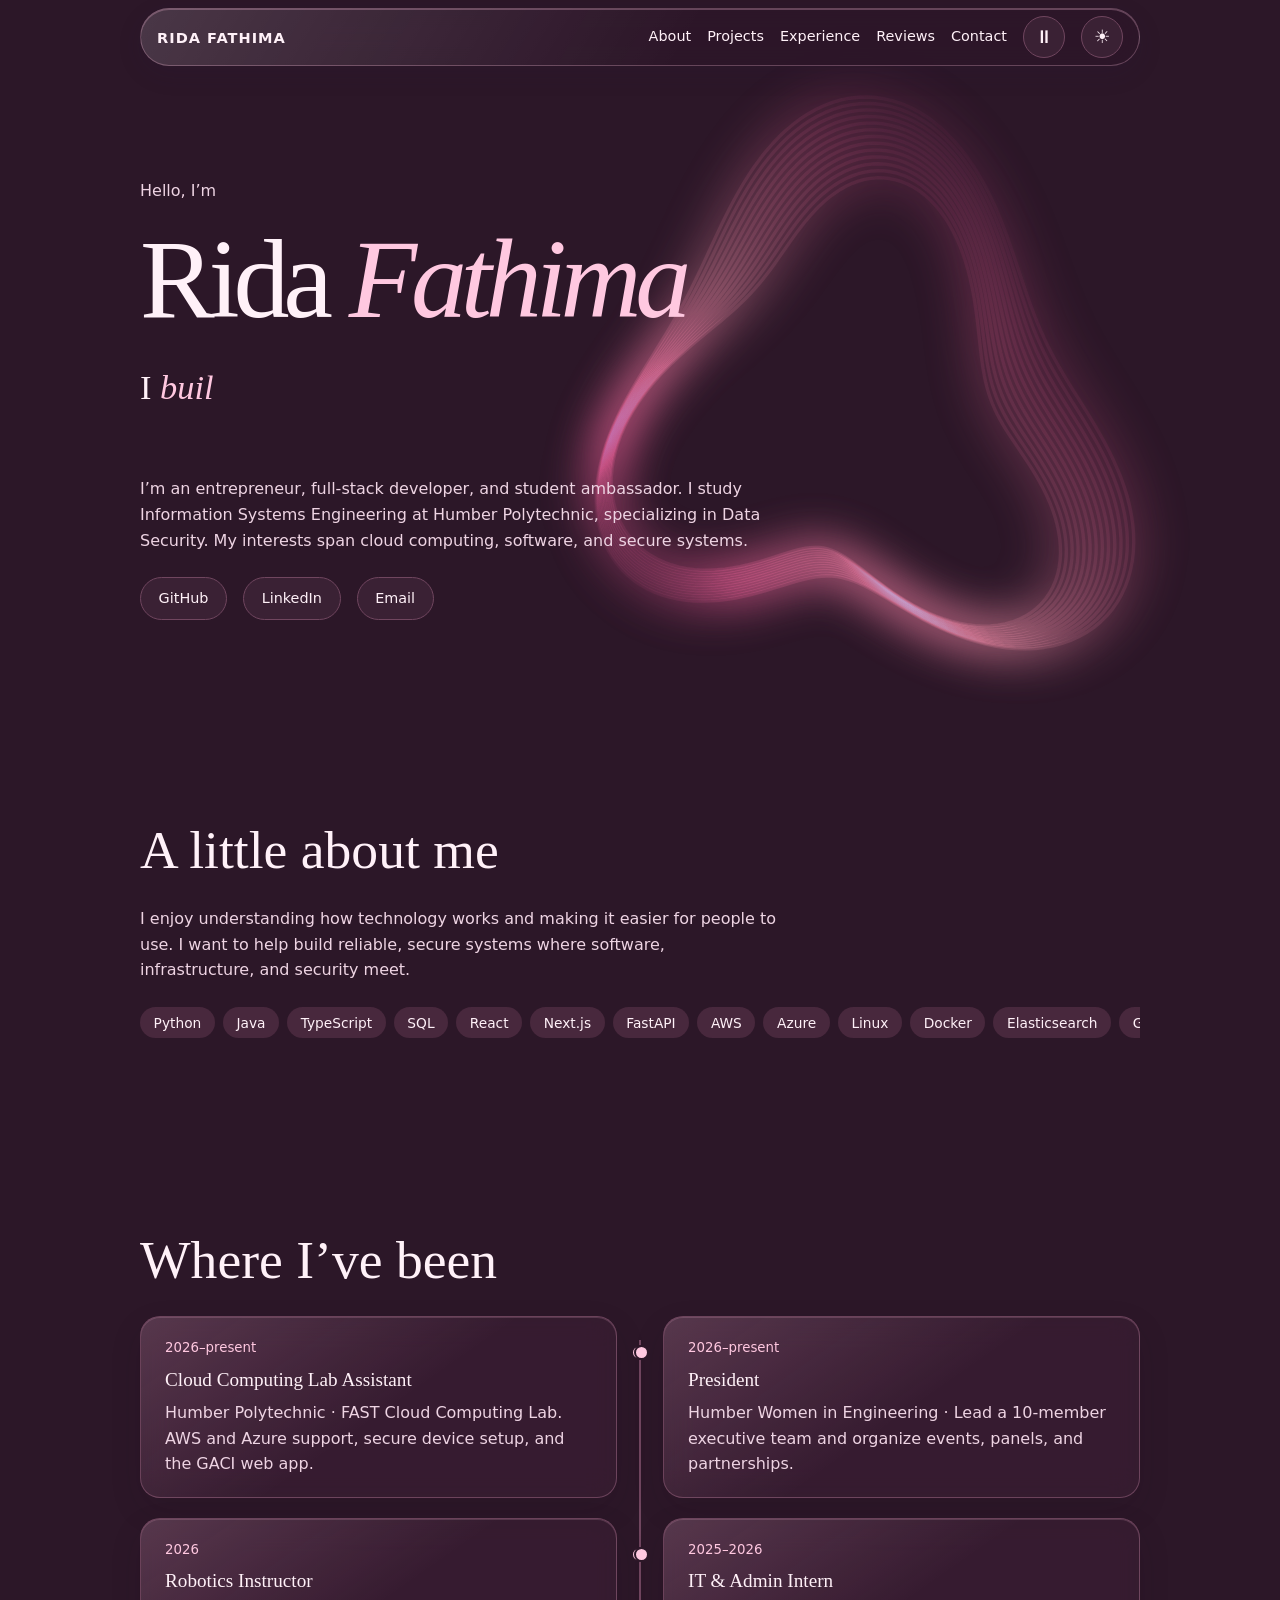
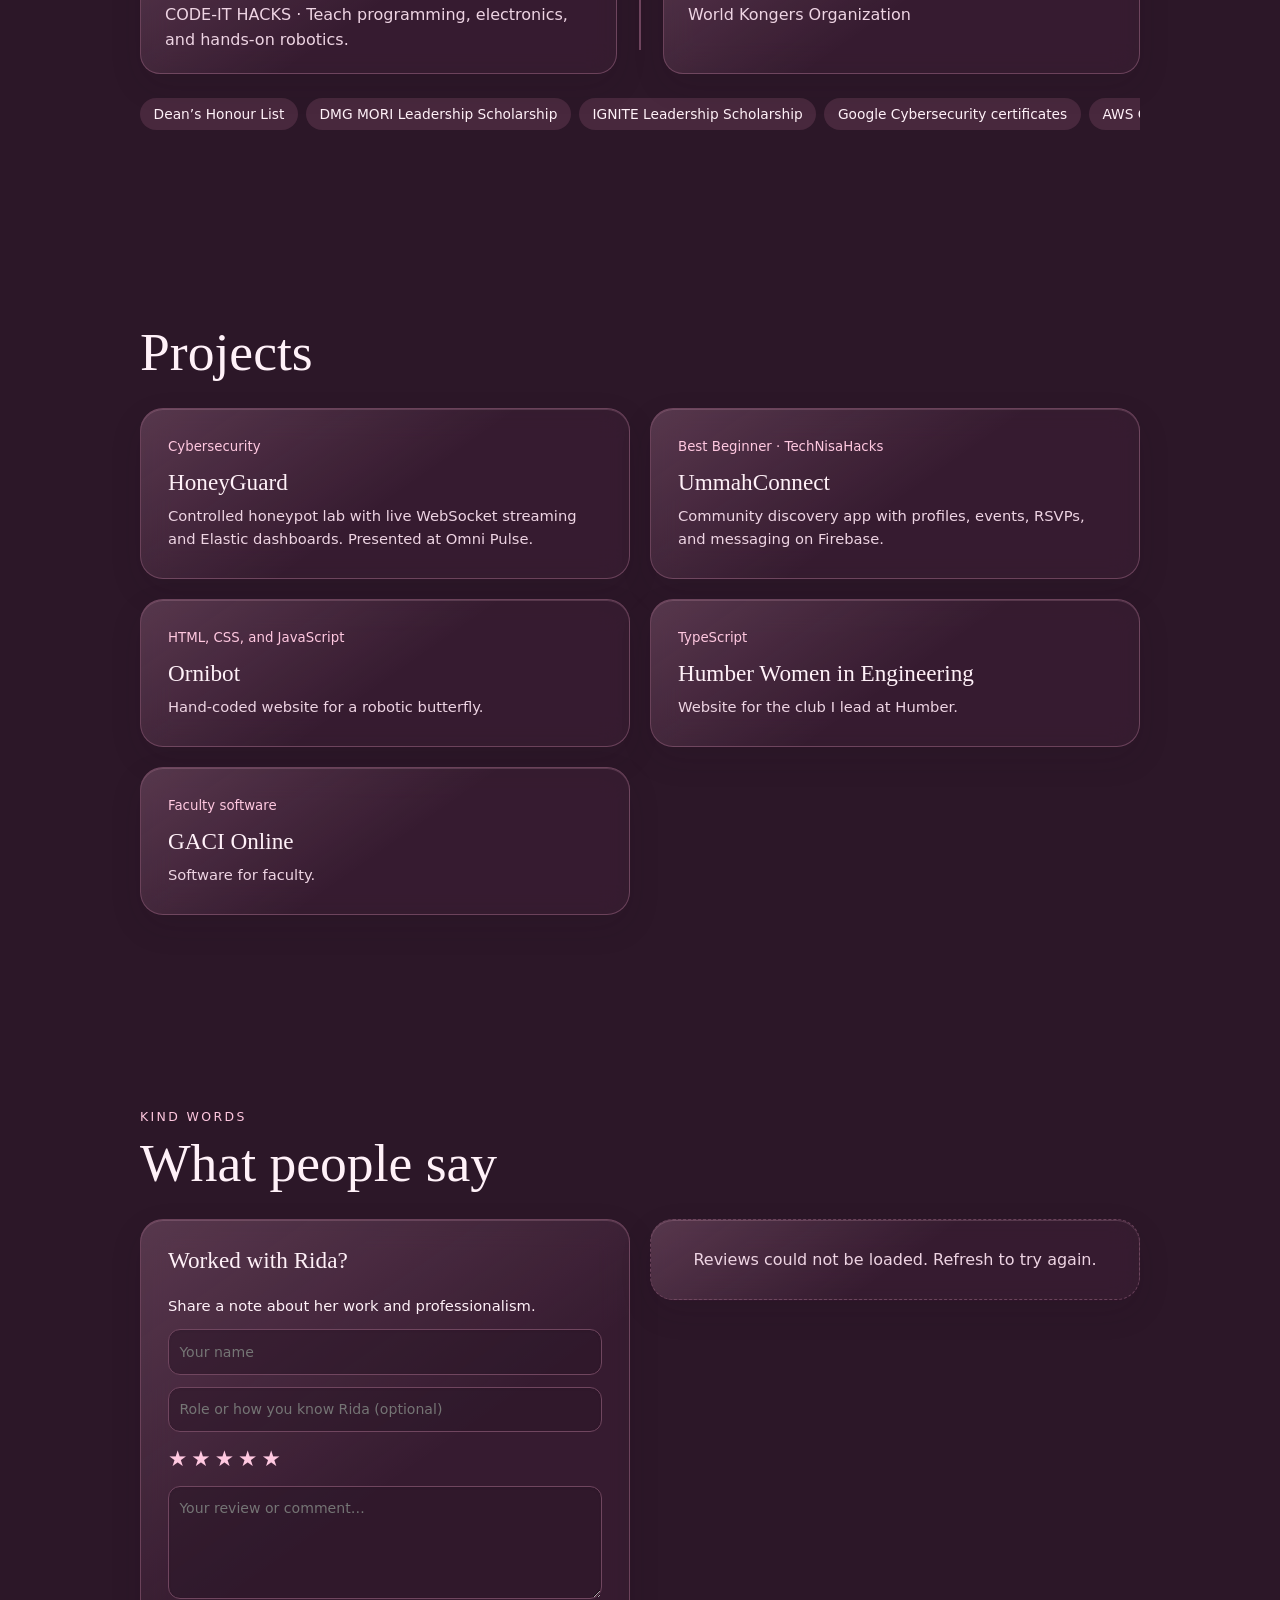
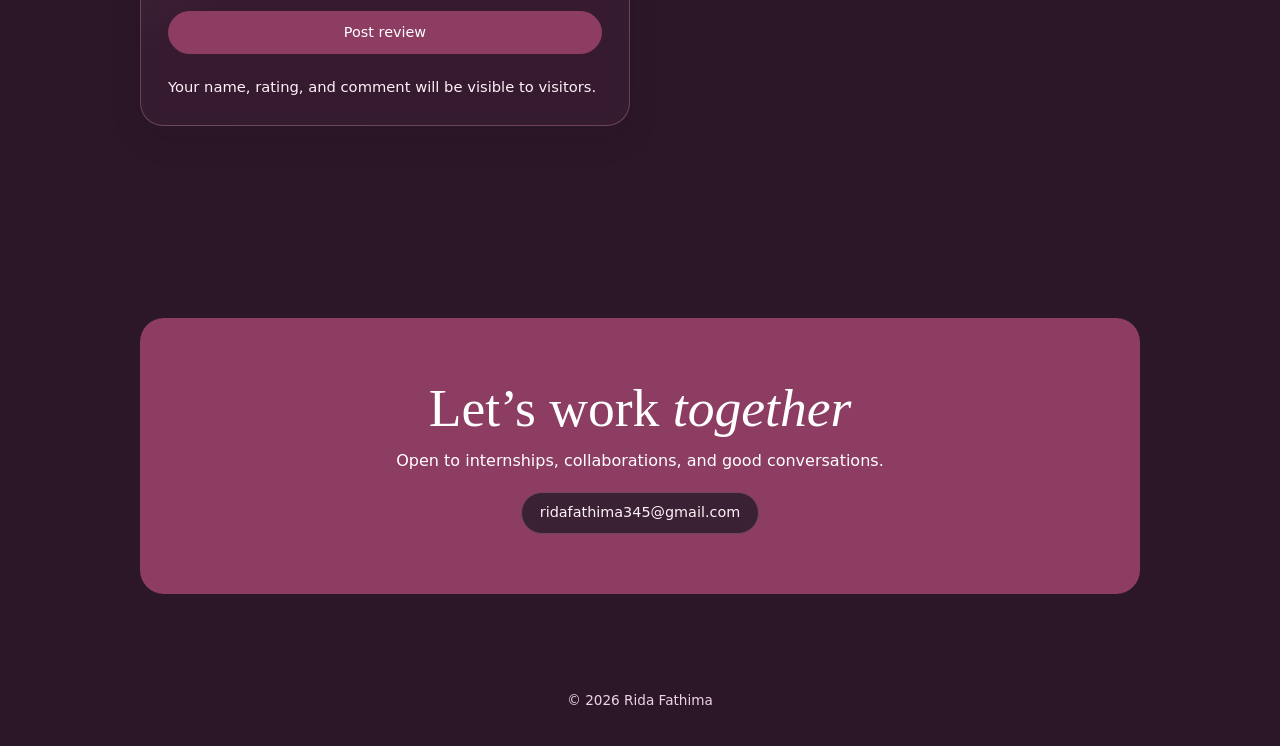
==== commit aaabcb78: "Scroll technical skills across the portfolio" ====
--- a/index.html
+++ b/index.html
@@ -81,18 +81,18 @@
   .button:hover,.project-link:hover { transform:translateY(-3px); }
   .project-link:hover { box-shadow:0 12px 28px #34204218; }
 }
-.awards-window { overflow:hidden; margin-top:24px; }
-.awards-track { display:flex; width:max-content; animation:awards-scroll 32s linear infinite; }
-.awards-track .pills { flex:none; flex-wrap:nowrap; margin:0; padding-inline-end:8px; }
-.awards-track li { white-space:nowrap; }
-.awards-window:is(:hover,:focus-within) .awards-track { animation-play-state:paused; }
-@keyframes awards-scroll { to { transform:translateX(-50%); } }
+.marquee-window { overflow:hidden; margin-top:24px; }
+.marquee-track { display:flex; width:max-content; min-width:200%; animation:marquee-scroll 32s linear infinite; }
+.marquee-track .pills { flex:1 0 auto; flex-wrap:nowrap; margin:0; padding-inline-end:8px; }
+.marquee-track li { white-space:nowrap; }
+.marquee-window:is(:hover,:focus-within) .marquee-track { animation-play-state:paused; }
+@keyframes marquee-scroll { to { transform:translateX(-50%); } }
 @media(prefers-reduced-motion:reduce) {
   .button,.project-link { transition:none; }
   .button:hover,.project-link:hover { transform:none; }
-  .awards-track { width:auto; animation:none; }
-  .awards-track .pills { flex-wrap:wrap; }
-  .awards-track [aria-hidden="true"] { display:none; }
+  .marquee-track { width:auto; min-width:0; animation:none; }
+  .marquee-track .pills { flex-wrap:wrap; }
+  .marquee-track [aria-hidden="true"] { display:none; }
 }
 
 .top { background:none; border:0; box-shadow:none; backdrop-filter:none; padding:8px 0; }
@@ -132,13 +132,13 @@
 </div></header>
 <main class="wrap">
 <section id="about"><h2>A little about me</h2><p class="lead">I enjoy understanding how technology works and making it easier for people to use. I want to help build reliable, secure systems where software, infrastructure, and security meet.</p>
-<ul class="pills" aria-label="Technical skills"><li>Python</li><li>Java</li><li>TypeScript</li><li>SQL</li><li>React</li><li>Next.js</li><li>FastAPI</li><li>AWS</li><li>Azure</li><li>Linux</li><li>Docker</li><li>Elasticsearch</li><li>Git</li><li>Raspberry Pi</li></ul></section>
+<div class="marquee-window" tabindex="0" aria-label="Scrolling technical skills"><div class="marquee-track"><ul class="pills" aria-label="Technical skills"><li>Python</li><li>Java</li><li>TypeScript</li><li>SQL</li><li>React</li><li>Next.js</li><li>FastAPI</li><li>AWS</li><li>Azure</li><li>Linux</li><li>Docker</li><li>Elasticsearch</li><li>Git</li><li>Raspberry Pi</li></ul><ul class="pills" aria-hidden="true"><li>Python</li><li>Java</li><li>TypeScript</li><li>SQL</li><li>React</li><li>Next.js</li><li>FastAPI</li><li>AWS</li><li>Azure</li><li>Linux</li><li>Docker</li><li>Elasticsearch</li><li>Git</li><li>Raspberry Pi</li></ul></div></div></section>
 <section id="experience"><h2>Where I’ve been</h2><ol class="jobs" aria-label="Experience timeline">
 <li class="job"><h3>Cloud Computing Lab Assistant</h3><p>Humber Polytechnic · FAST Cloud Computing Lab. AWS and Azure support, secure device setup, and the GACI web app.</p><small>2026–present</small></li>
 <li class="job"><h3>President</h3><p>Humber Women in Engineering · Lead a 10-member executive team and organize events, panels, and partnerships.</p><small>2026–present</small></li>
 <li class="job"><h3>Robotics Instructor</h3><p>CODE-IT HACKS · Teach programming, electronics, and hands-on robotics.</p><small>2026</small></li>
 <li class="job"><h3>IT &amp; Admin Intern</h3><p>World Kongers Organization</p><small>2025–2026</small></li>
-</ol><div class="awards-window" tabindex="0" aria-label="Scrolling awards and training"><div class="awards-track"><ul class="pills" aria-label="Awards and training"><li>Dean’s Honour List</li><li>DMG MORI Leadership Scholarship</li><li>IGNITE Leadership Scholarship</li><li>Google Cybersecurity certificates</li><li>AWS Cloud 101</li></ul><ul class="pills" aria-hidden="true"><li>Dean’s Honour List</li><li>DMG MORI Leadership Scholarship</li><li>IGNITE Leadership Scholarship</li><li>Google Cybersecurity certificates</li><li>AWS Cloud 101</li></ul></div></div></section>
+</ol><div class="marquee-window" tabindex="0" aria-label="Scrolling awards and training"><div class="marquee-track"><ul class="pills" aria-label="Awards and training"><li>Dean’s Honour List</li><li>DMG MORI Leadership Scholarship</li><li>IGNITE Leadership Scholarship</li><li>Google Cybersecurity certificates</li><li>AWS Cloud 101</li></ul><ul class="pills" aria-hidden="true"><li>Dean’s Honour List</li><li>DMG MORI Leadership Scholarship</li><li>IGNITE Leadership Scholarship</li><li>Google Cybersecurity certificates</li><li>AWS Cloud 101</li></ul></div></div></section>
 <section id="work"><h2>Projects</h2><div class="grid">
 <a class="project project-link" href="projects/honeyguard.html"><small>Cybersecurity</small><h3>HoneyGuard</h3><p>Controlled honeypot lab with live WebSocket streaming and Elastic dashboards. Presented at Omni Pulse.</p></a>
 <a class="project project-link" href="projects/ummahconnect.html"><small>Best Beginner · TechNisaHacks</small><h3>UmmahConnect</h3><p>Community discovery app with profiles, events, RSVPs, and messaging on Firebase.</p></a>
